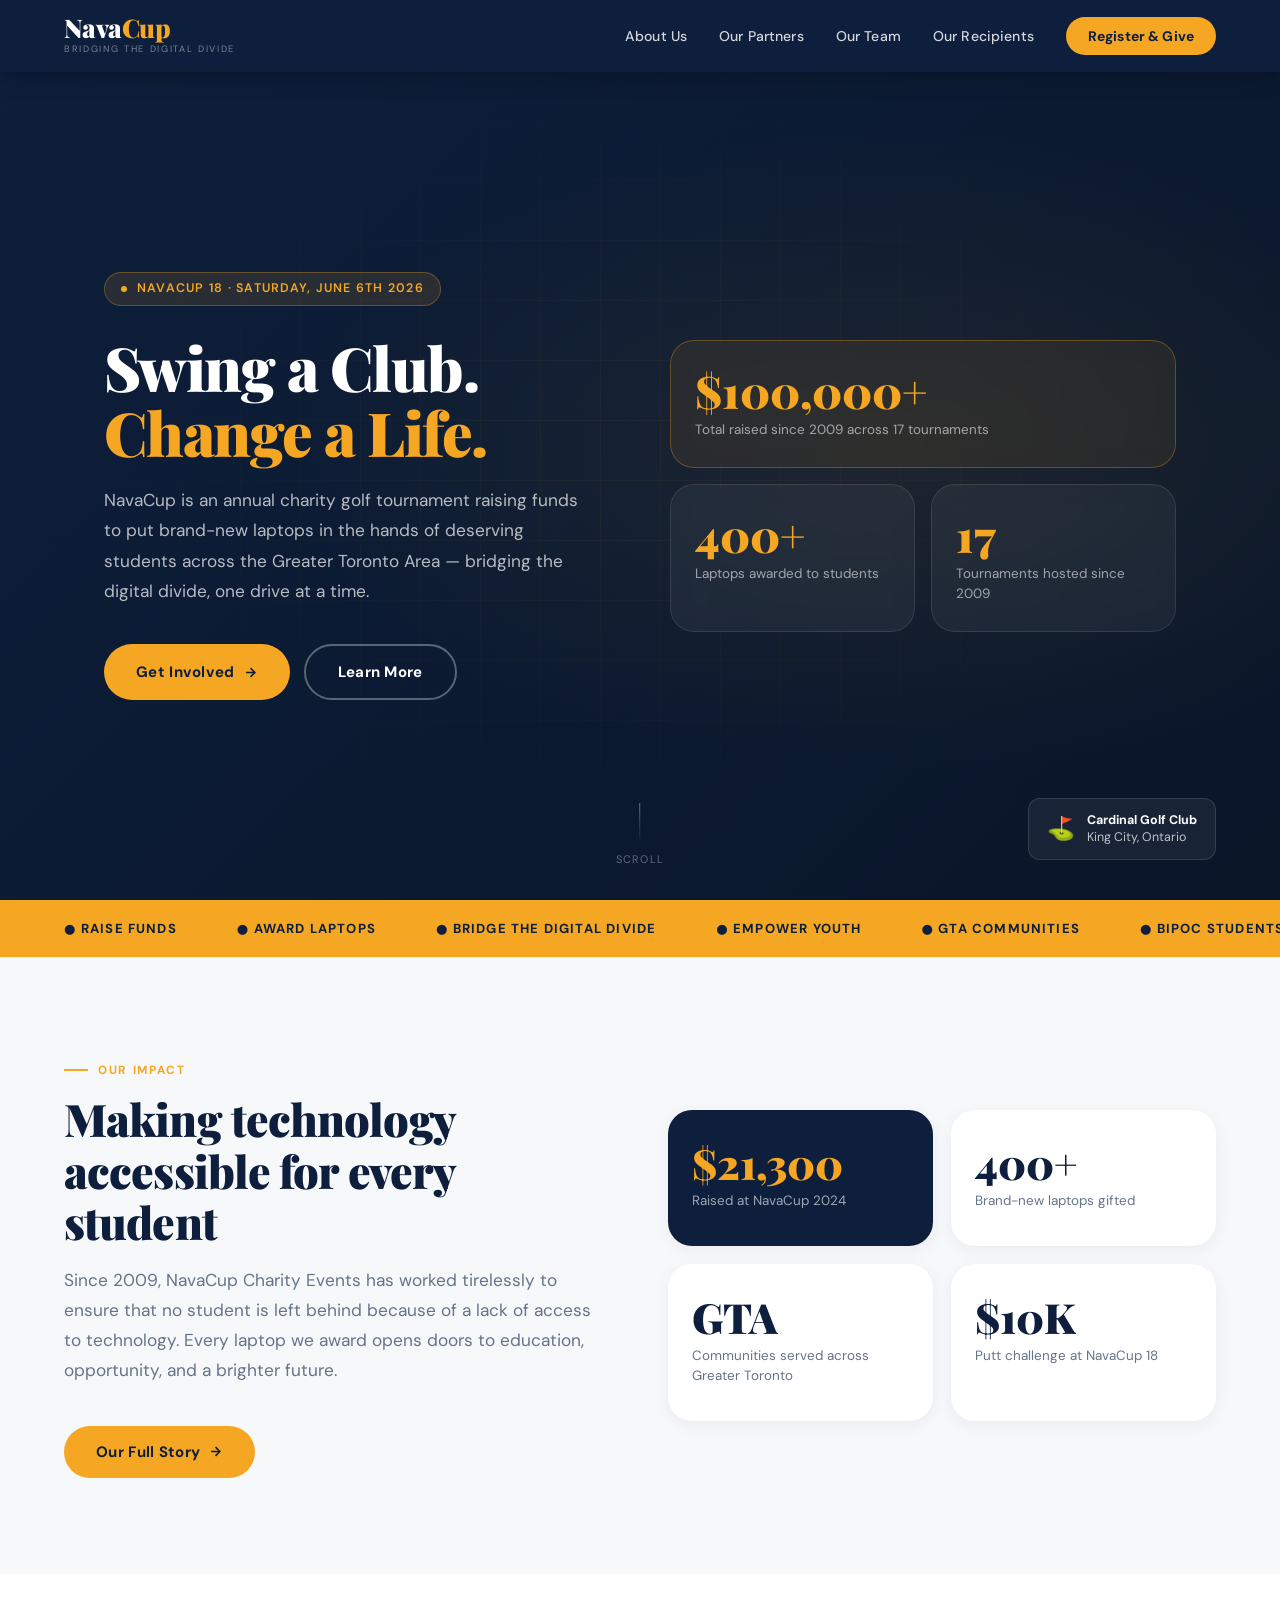
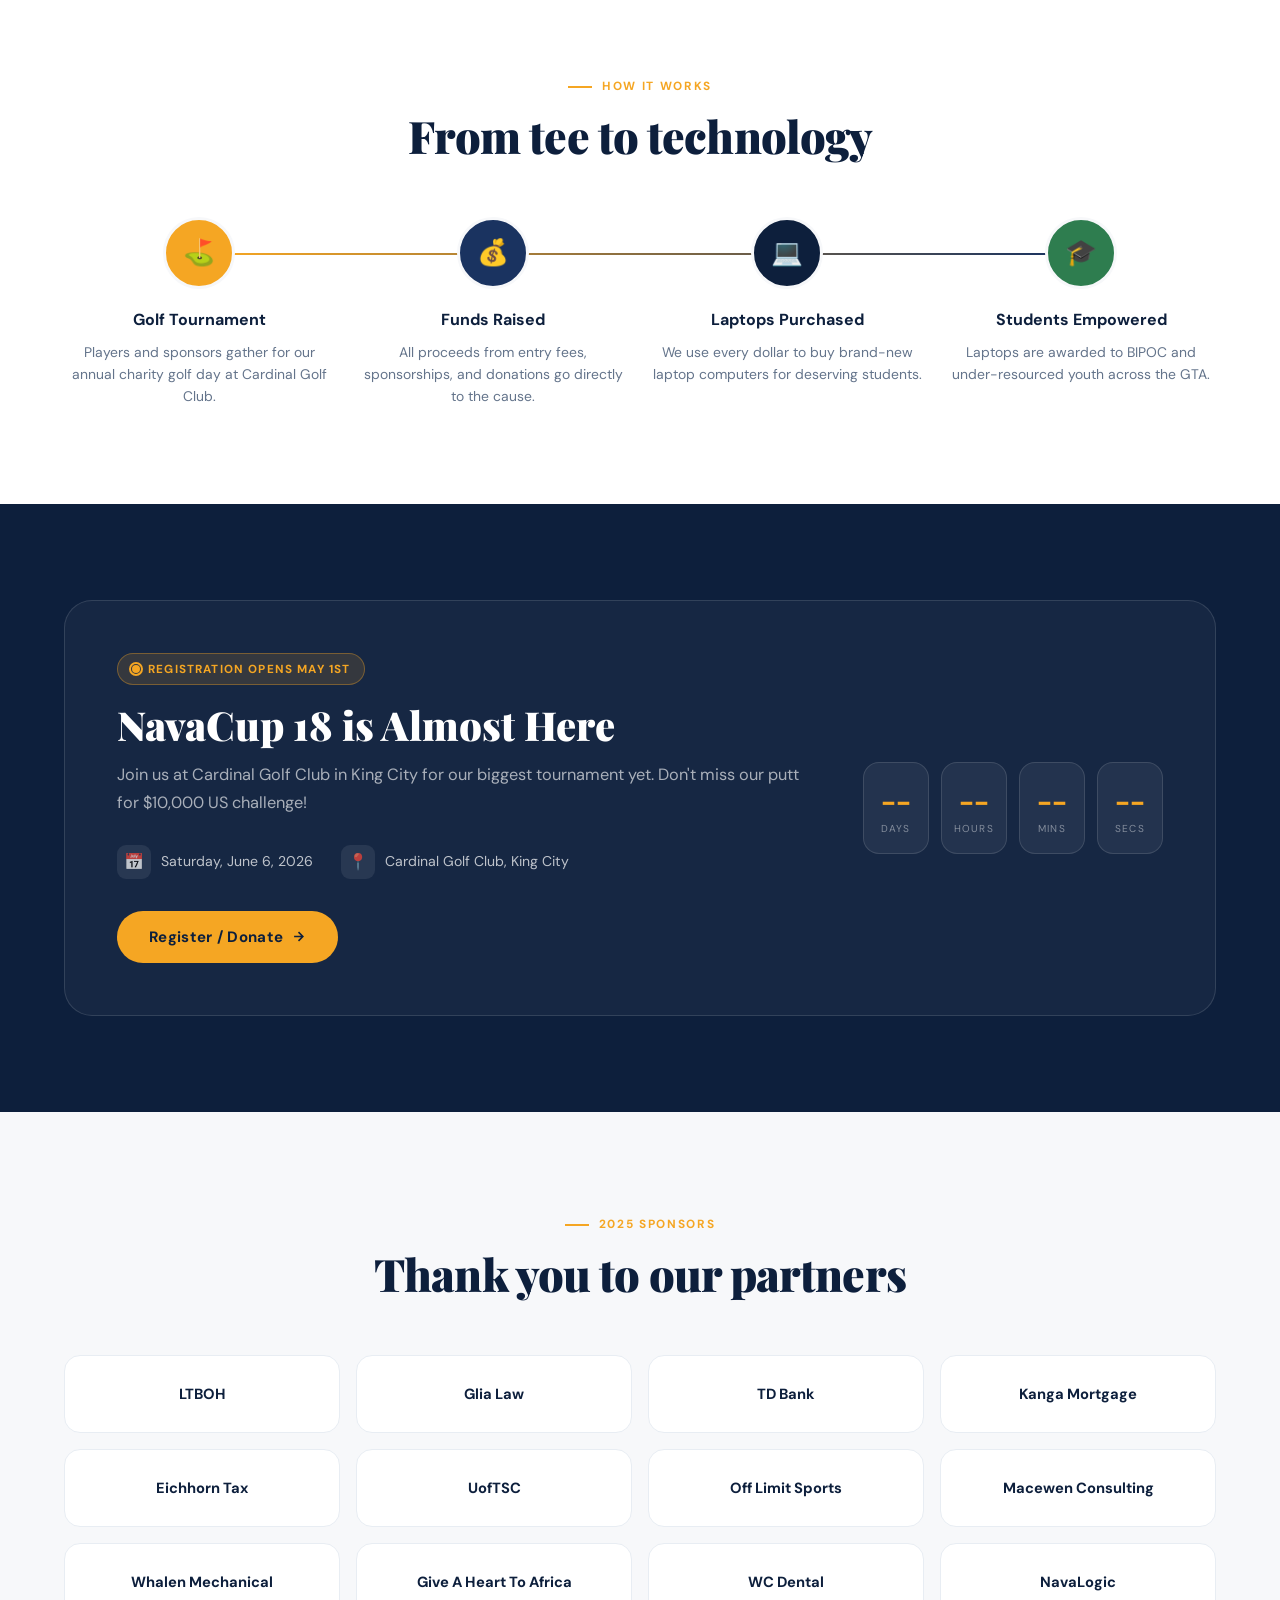
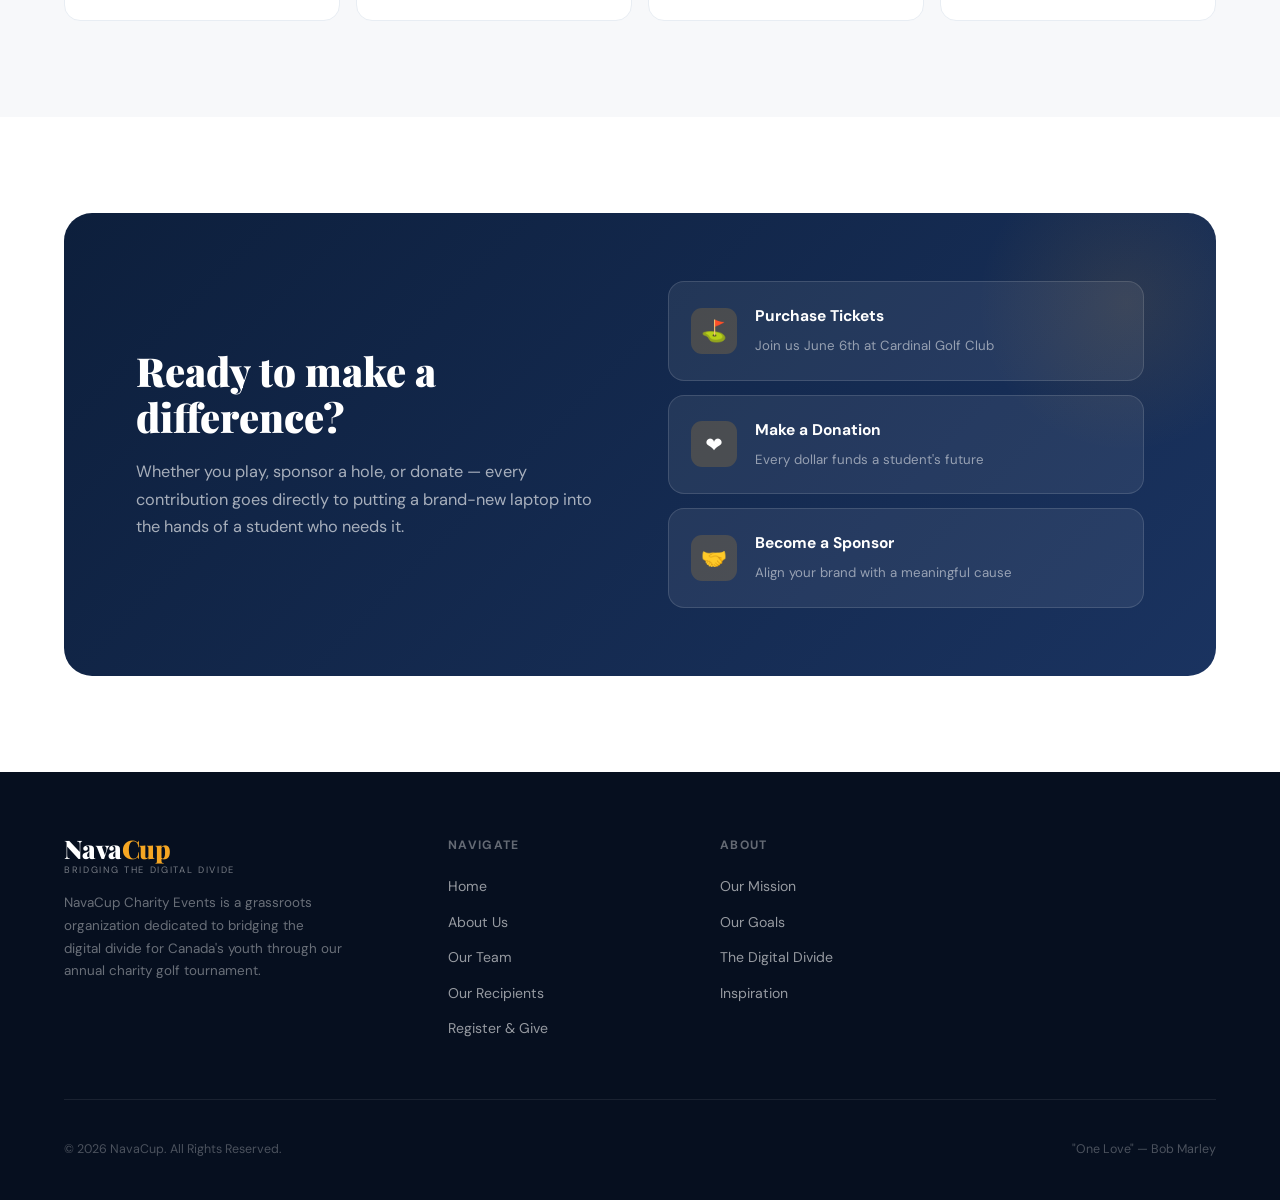
==== index.html @ c550b00b "Add files via upload" ====
<!DOCTYPE html>
<html lang="en">
<head>
<meta charset="UTF-8">
<meta name="viewport" content="width=device-width, initial-scale=1.0">
<title>NavaCup – Bridging the Digital Divide</title>
<link rel="stylesheet" href="navacup.css">
<style>
/* HOME-SPECIFIC */
.hero {
  min-height: 100vh;
  background: var(--navy);
  display: flex; align-items: center;
  position: relative; overflow: hidden;
  padding-top: var(--nav-height);
}
.hero-bg {
  position: absolute; inset: 0;
  background:
    radial-gradient(ellipse 80% 60% at 70% 50%, rgba(245,166,35,0.08), transparent 60%),
    linear-gradient(135deg, #0d1f3c 0%, #0a1628 100%);
}
.hero-grid {
  position: absolute; inset: 0;
  background-image:
    linear-gradient(rgba(245,166,35,0.05) 1px, transparent 1px),
    linear-gradient(90deg, rgba(245,166,35,0.05) 1px, transparent 1px);
  background-size: 60px 60px;
  mask-image: radial-gradient(ellipse at center, black, transparent 70%);
}
.hero__inner {
  position: relative; z-index: 2;
  max-width: var(--max-width); margin: 0 auto;
  padding: 80px 5%;
  display: grid; grid-template-columns: 1fr 1fr;
  gap: 60px; align-items: center; width: 100%;
}
.hero-badge-pill {
  display: inline-flex; align-items: center; gap: 10px;
  background: rgba(245,166,35,0.12);
  border: 1px solid rgba(245,166,35,0.3);
  border-radius: var(--radius-pill);
  padding: 6px 16px; margin-bottom: 28px;
}
.hero-badge-pill span { color: var(--gold); font-size: 0.78rem; font-weight: 600; letter-spacing: 0.1em; text-transform: uppercase; }
.dot { width: 6px; height: 6px; border-radius: 50%; background: var(--gold); flex-shrink: 0; }

.hero__text p { font-size: 1.08rem; color: rgba(255,255,255,0.7); line-height: 1.75; margin-bottom: 38px; max-width: 480px; }
.hero__ctas { display: flex; gap: 14px; flex-wrap: wrap; }

.hero__stats { display: grid; grid-template-columns: 1fr 1fr; gap: 16px; }
.hero__stats .nc-stat-card.span2 { grid-column: span 2; }

.scroll-cue {
  position: absolute; bottom: 32px; left: 50%; transform: translateX(-50%);
  display: flex; flex-direction: column; align-items: center; gap: 8px;
  color: rgba(255,255,255,0.35); font-size: 0.68rem; letter-spacing: 0.1em; text-transform: uppercase;
}
.scroll-cue__line { width: 1px; height: 40px; background: linear-gradient(to bottom, rgba(255,255,255,0.4), transparent); animation: scrollAnim 1.5s ease-in-out infinite; }
@keyframes scrollAnim { 0%{opacity:1;transform:scaleY(1);transform-origin:top} 100%{opacity:0;transform:scaleY(0.2);transform-origin:top} }

.float-badge {
  position: absolute; bottom: 40px; right: 5%;
  display: flex; align-items: center; gap: 12px;
  background: rgba(255,255,255,0.06); border: 1px solid rgba(255,255,255,0.12);
  border-radius: 12px; padding: 12px 18px;
  animation: float 3s ease-in-out infinite;
}
@keyframes float { 0%,100%{transform:translateY(0)} 50%{transform:translateY(-6px)} }
.float-badge__icon { font-size: 1.4rem; }
.float-badge__text { font-size: 0.78rem; color: rgba(255,255,255,0.72); line-height: 1.35; }
.float-badge__text strong { color: var(--white); display: block; }

/* HOW IT WORKS */
.steps { display: grid; grid-template-columns: repeat(4,1fr); gap: 24px; position: relative; }
.steps::before { content:''; position:absolute; top:36px; left:calc(12.5% + 16px); right:calc(12.5% + 16px); height:2px; background:linear-gradient(90deg,var(--gold),var(--navy-mid)); }
.step { position:relative; z-index:1; text-align:center; }
.step__icon { width:72px; height:72px; border-radius:50%; display:flex; align-items:center; justify-content:center; margin:0 auto 18px; font-size:1.6rem; border:3px solid var(--off-white); }
.step:nth-child(1) .step__icon { background:var(--gold); }
.step:nth-child(2) .step__icon { background:var(--navy-mid); }
.step:nth-child(3) .step__icon { background:var(--navy); }
.step:nth-child(4) .step__icon { background:var(--green); }
.step h3 { font-size:1rem; font-weight:700; color:var(--navy); margin-bottom:8px; }
.step p { font-size:0.87rem; color:var(--gray); line-height:1.6; }

/* EVENT CARD */
.event-card {
  background:rgba(255,255,255,0.04); border:1px solid rgba(255,255,255,0.12);
  border-radius:var(--radius-xl); padding:52px;
  display:grid; grid-template-columns:1fr auto; gap:48px; align-items:center;
}
.event-tag { display:inline-flex; align-items:center; gap:8px; background:rgba(245,166,35,0.14); border:1px solid rgba(245,166,35,0.35); border-radius:var(--radius-pill); padding:6px 14px; font-size:0.73rem; font-weight:700; color:var(--gold); letter-spacing:.1em; text-transform:uppercase; margin-bottom:18px; }
.event-card h2 { font-family:var(--font-display); font-size:2.5rem; font-weight:900; color:var(--white); margin-bottom:14px; line-height:1.1; }
.event-card > div > p { color:rgba(255,255,255,0.63); font-size:1.02rem; line-height:1.7; margin-bottom:28px; }
.event-details { display:flex; gap:28px; margin-bottom:32px; flex-wrap:wrap; }
.event-detail { display:flex; align-items:center; gap:10px; font-size:0.88rem; color:rgba(255,255,255,0.72); }
.event-detail__icon { width:34px; height:34px; border-radius:9px; background:rgba(255,255,255,0.08); display:flex; align-items:center; justify-content:center; font-size:1rem; flex-shrink:0; }

/* CTA BOX */
.cta-box {
  background:linear-gradient(135deg,var(--navy) 0%,var(--navy-mid) 100%);
  border-radius:var(--radius-xl); padding:68px 72px;
  display:grid; grid-template-columns:1fr 1fr; gap:56px; align-items:center;
  position:relative; overflow:hidden;
}
.cta-box::before { content:''; position:absolute; top:-60px; right:-60px; width:300px; height:300px; border-radius:50%; background:radial-gradient(ellipse,rgba(245,166,35,0.1),transparent 70%); pointer-events:none; }
.cta-box h2 { font-family:var(--font-display); font-size:2.5rem; font-weight:900; color:var(--white); line-height:1.15; margin-bottom:18px; }
.cta-box > div > p { color:rgba(255,255,255,0.63); font-size:1.02rem; line-height:1.7; }
.cta-options { display:flex; flex-direction:column; gap:14px; }
.cta-option { background:rgba(255,255,255,0.07); border:1px solid rgba(255,255,255,0.13); border-radius:var(--radius-md); padding:22px; text-decoration:none; transition:all .2s; display:flex; align-items:center; gap:18px; color:var(--white); }
.cta-option:hover { background:rgba(255,255,255,0.12); border-color:rgba(245,166,35,0.4); }
.cta-option__icon { width:46px; height:46px; border-radius:11px; background:rgba(245,166,35,0.18); display:flex; align-items:center; justify-content:center; font-size:1.3rem; flex-shrink:0; }
.cta-option__text strong { display:block; font-size:0.97rem; margin-bottom:3px; }
.cta-option__text span { font-size:0.83rem; color:rgba(255,255,255,0.52); }

@media(max-width:900px){
  .hero__inner{grid-template-columns:1fr;}
  .hero__stats{grid-template-columns:repeat(4,1fr);}
  .hero__stats .span2{grid-column:span 4;}
  .steps{grid-template-columns:1fr 1fr;}
  .steps::before{display:none;}
  .event-card{grid-template-columns:1fr;}
  .cta-box{grid-template-columns:1fr;padding:44px 32px;}
  .float-badge{display:none;}
}
@media(max-width:600px){
  .hero__stats{grid-template-columns:1fr 1fr;}
  .hero__stats .span2{grid-column:span 2;}
  .steps{grid-template-columns:1fr;}
}
</style>
</head>
<body>

<!-- NAV -->
<nav class="nc-nav">
  <a href="index.html" class="nc-logo">
    <div class="nc-logo__text"><span class="nc-logo__nava">Nava</span><span class="nc-logo__cup">Cup</span></div>
    <div class="nc-logo__tag">Bridging the Digital Divide</div>
  </a>
  <ul class="nc-nav__links">
    <li class="nc-nav__dropdown">
      <a href="about.html">About Us</a>
      <div class="nc-dropdown"><div class="nc-dropdown__inner">
        <a href="mission.html">Our Mission</a>
        <a href="about.html#goals">Our Goals</a>
        <a href="about.html#digital-divide">The Digital Divide</a>
        <a href="about.html#inspiration">NavaCup Inspiration</a>
      </div></div>
    </li>
    <li><a href="about.html#partners">Our Partners</a></li>
    <li><a href="team.html">Our Team</a></li>
    <li><a href="about.html#recipients">Our Recipients</a></li>
    <li><a href="register.html" class="nc-nav__cta">Register &amp; Give</a></li>
  </ul>
  <button class="nc-hamburger" id="nc-hamburger" aria-label="Toggle menu" aria-expanded="false">
    <span></span><span></span><span></span>
  </button>
</nav>

<!-- Mobile Nav Drawer -->
<div class="nc-nav-overlay" id="nc-nav-overlay"></div>
<div class="nc-mobile-nav" id="nc-mobile-nav" aria-hidden="true">
  <div class="nc-mobile-nav__inner">
    <a href="index.html" class="nc-mobile-nav__link">Home</a>
    <button class="nc-mobile-nav__accordion" id="mob-about-btn" aria-expanded="false">
      About Us
      <span class="nc-mobile-nav__accordion-icon">▾</span>
    </button>
    <div class="nc-mobile-nav__submenu" id="mob-about-sub">
      <a href="mission.html">Our Mission</a>
      <a href="about.html#goals">Our Goals</a>
      <a href="about.html#digital-divide">The Digital Divide</a>
      <a href="about.html#inspiration">NavaCup Inspiration</a>
    </div>
    <a href="about.html#partners" class="nc-mobile-nav__link">Our Partners</a>
    <a href="team.html" class="nc-mobile-nav__link">Our Team</a>
    <a href="about.html#recipients" class="nc-mobile-nav__link">Our Recipients</a>
    <div class="nc-mobile-nav__cta-wrap">
      <a href="register.html" class="nc-mobile-nav__cta">Register &amp; Give</a>
    </div>
  </div>
</div>

<!-- HERO -->
<section class="hero">
  <div class="hero-bg"></div>
  <div class="hero-grid"></div>
  <div class="hero__inner">
    <div class="hero__text">
      <div class="hero-badge-pill"><div class="dot"></div><span>NavaCup 18 · Saturday, June 6th 2026</span></div>
      <h1 class="nc-h1">Swing a Club.<br><em>Change a Life.</em></h1>
      <p>NavaCup is an annual charity golf tournament raising funds to put brand-new laptops in the hands of deserving students across the Greater Toronto Area — bridging the digital divide, one drive at a time.</p>
      <div class="hero__ctas">
        <a href="register.html" class="nc-btn nc-btn--gold">Get Involved <svg width="15" height="15" viewBox="0 0 24 24" fill="none" stroke="currentColor" stroke-width="2.5"><path d="M5 12h14M12 5l7 7-7 7"/></svg></a>
        <a href="about.html" class="nc-btn nc-btn--outline-white">Learn More</a>
      </div>
    </div>
    <div class="hero__stats">
      <div class="nc-stat-card nc-stat-card--gold span2">
        <div class="nc-stat-card__num">$100,000+</div>
        <div class="nc-stat-card__label">Total raised since 2009 across 17 tournaments</div>
      </div>
      <div class="nc-stat-card">
        <div class="nc-stat-card__num">400+</div>
        <div class="nc-stat-card__label">Laptops awarded to students</div>
      </div>
      <div class="nc-stat-card">
        <div class="nc-stat-card__num">17</div>
        <div class="nc-stat-card__label">Tournaments hosted since 2009</div>
      </div>
    </div>
  </div>
  <div class="scroll-cue"><div class="scroll-cue__line"></div>Scroll</div>
  <div class="float-badge">
    <div class="float-badge__icon">⛳</div>
    <div class="float-badge__text"><strong>Cardinal Golf Club</strong>King City, Ontario</div>
  </div>
</section>

<!-- MARQUEE -->
<div class="nc-marquee-strip">
  <div class="nc-marquee">
    <div class="nc-marquee__item">● Raise Funds</div><div class="nc-marquee__item">● Award Laptops</div><div class="nc-marquee__item">● Bridge the Digital Divide</div><div class="nc-marquee__item">● Empower Youth</div><div class="nc-marquee__item">● GTA Communities</div><div class="nc-marquee__item">● BIPOC Students</div>
    <div class="nc-marquee__item">● Raise Funds</div><div class="nc-marquee__item">● Award Laptops</div><div class="nc-marquee__item">● Bridge the Digital Divide</div><div class="nc-marquee__item">● Empower Youth</div><div class="nc-marquee__item">● GTA Communities</div><div class="nc-marquee__item">● BIPOC Students</div>
  </div>
</div>

<!-- IMPACT -->
<section class="nc-section nc-section--offwhite">
  <div class="nc-inner">
    <div style="display:grid;grid-template-columns:1fr 1fr;gap:56px;align-items:center;">
      <div class="fade-up">
        <div class="nc-eyebrow">Our Impact</div>
        <h2 class="nc-h2">Making technology accessible for every student</h2>
        <p class="nc-lead">Since 2009, NavaCup Charity Events has worked tirelessly to ensure that no student is left behind because of a lack of access to technology. Every laptop we award opens doors to education, opportunity, and a brighter future.</p>
        <a href="about.html" class="nc-btn nc-btn--gold">Our Full Story <svg width="15" height="15" viewBox="0 0 24 24" fill="none" stroke="currentColor" stroke-width="2.5"><path d="M5 12h14M12 5l7 7-7 7"/></svg></a>
      </div>
      <div style="display:grid;grid-template-columns:1fr 1fr;gap:18px;" class="fade-up">
        <div class="nc-impact-card nc-impact-card--dark"><div class="nc-impact-card__num">$21,300</div><div class="nc-impact-card__label">Raised at NavaCup 2024</div></div>
        <div class="nc-impact-card"><div class="nc-impact-card__num">400+</div><div class="nc-impact-card__label">Brand-new laptops gifted</div></div>
        <div class="nc-impact-card"><div class="nc-impact-card__num">GTA</div><div class="nc-impact-card__label">Communities served across Greater Toronto</div></div>
        <div class="nc-impact-card"><div class="nc-impact-card__num">$10K</div><div class="nc-impact-card__label">Putt challenge at NavaCup 18</div></div>
      </div>
    </div>
  </div>
</section>

<!-- HOW IT WORKS -->
<section class="nc-section nc-section--white">
  <div class="nc-inner">
    <div class="text-center mb-56 fade-up">
      <div class="nc-eyebrow nc-eyebrow--center">How It Works</div>
      <h2 class="nc-h2" style="color:var(--navy);">From tee to technology</h2>
    </div>
    <div class="steps fade-up">
      <div class="step"><div class="step__icon">⛳</div><h3>Golf Tournament</h3><p>Players and sponsors gather for our annual charity golf day at Cardinal Golf Club.</p></div>
      <div class="step"><div class="step__icon">💰</div><h3>Funds Raised</h3><p>All proceeds from entry fees, sponsorships, and donations go directly to the cause.</p></div>
      <div class="step"><div class="step__icon">💻</div><h3>Laptops Purchased</h3><p>We use every dollar to buy brand-new laptop computers for deserving students.</p></div>
      <div class="step"><div class="step__icon">🎓</div><h3>Students Empowered</h3><p>Laptops are awarded to BIPOC and under-resourced youth across the GTA.</p></div>
    </div>
  </div>
</section>

<!-- EVENT / COUNTDOWN -->
<section class="nc-section nc-section--navy">
  <div class="nc-inner">
    <div class="event-card fade-up">
      <div>
        <div class="event-tag"><div class="nc-pulse"></div> Registration Opens May 1st</div>
        <h2>NavaCup 18 is Almost Here</h2>
        <p>Join us at Cardinal Golf Club in King City for our biggest tournament yet. Don't miss our putt for $10,000 US challenge!</p>
        <div class="event-details">
          <div class="event-detail"><div class="event-detail__icon">📅</div><span>Saturday, June 6, 2026</span></div>
          <div class="event-detail"><div class="event-detail__icon">📍</div><span>Cardinal Golf Club, King City</span></div>
        </div>
        <a href="register.html" class="nc-btn nc-btn--gold">Register / Donate <svg width="15" height="15" viewBox="0 0 24 24" fill="none" stroke="currentColor" stroke-width="2.5"><path d="M5 12h14M12 5l7 7-7 7"/></svg></a>
      </div>
      <div class="nc-countdown">
        <div class="nc-cd-block"><div class="nc-cd-block__num" id="cd-days">--</div><div class="nc-cd-block__label">Days</div></div>
        <div class="nc-cd-block"><div class="nc-cd-block__num" id="cd-hours">--</div><div class="nc-cd-block__label">Hours</div></div>
        <div class="nc-cd-block"><div class="nc-cd-block__num" id="cd-mins">--</div><div class="nc-cd-block__label">Mins</div></div>
        <div class="nc-cd-block"><div class="nc-cd-block__num" id="cd-secs">--</div><div class="nc-cd-block__label">Secs</div></div>
      </div>
    </div>
  </div>
</section>

<!-- SPONSORS -->
<section class="nc-section nc-section--offwhite">
  <div class="nc-inner">
    <div class="text-center mb-56 fade-up"><div class="nc-eyebrow nc-eyebrow--center">2025 Sponsors</div><h2 class="nc-h2">Thank you to our partners</h2></div>
    <div style="display:grid;grid-template-columns:repeat(4,1fr);gap:16px;margin-bottom:16px;" class="fade-up">
      <div class="nc-sponsor-tile"><span>LTBOH</span></div><div class="nc-sponsor-tile"><span>Glia Law</span></div><div class="nc-sponsor-tile"><span>TD Bank</span></div><div class="nc-sponsor-tile"><span>Kanga Mortgage</span></div>
      <div class="nc-sponsor-tile"><span>Eichhorn Tax</span></div><div class="nc-sponsor-tile"><span>UofTSC</span></div><div class="nc-sponsor-tile"><span>Off Limit Sports</span></div><div class="nc-sponsor-tile"><span>Macewen Consulting</span></div>
    </div>
    <div style="display:grid;grid-template-columns:repeat(4,1fr);gap:16px;" class="fade-up">
      <div class="nc-sponsor-tile"><span>Whalen Mechanical</span></div><div class="nc-sponsor-tile"><span>Give A Heart To Africa</span></div><div class="nc-sponsor-tile"><span>WC Dental</span></div><div class="nc-sponsor-tile"><span>NavaLogic</span></div>
    </div>
  </div>
</section>

<!-- CTA -->
<section class="nc-section nc-section--white">
  <div class="nc-inner">
    <div class="cta-box fade-up">
      <div><h2>Ready to make a difference?</h2><p>Whether you play, sponsor a hole, or donate — every contribution goes directly to putting a brand-new laptop into the hands of a student who needs it.</p></div>
      <div class="cta-options">
        <a href="register.html#tickets" class="cta-option"><div class="cta-option__icon">⛳</div><div class="cta-option__text"><strong>Purchase Tickets</strong><span>Join us June 6th at Cardinal Golf Club</span></div></a>
        <a href="register.html#donate" class="cta-option"><div class="cta-option__icon">❤️</div><div class="cta-option__text"><strong>Make a Donation</strong><span>Every dollar funds a student's future</span></div></a>
        <a href="register.html#sponsor" class="cta-option"><div class="cta-option__icon">🤝</div><div class="cta-option__text"><strong>Become a Sponsor</strong><span>Align your brand with a meaningful cause</span></div></a>
      </div>
    </div>
  </div>
</section>

<!-- FOOTER -->
<footer class="nc-footer">
  <div class="nc-footer__inner">
    <div class="nc-footer__top">
      <div class="nc-footer__brand">
        <a href="index.html" class="nc-logo"><div class="nc-logo__text"><span class="nc-logo__nava">Nava</span><span class="nc-logo__cup">Cup</span></div><div class="nc-logo__tag">Bridging the Digital Divide</div></a>
        <p>NavaCup Charity Events is a grassroots organization dedicated to bridging the digital divide for Canada's youth through our annual charity golf tournament.</p>
      </div>
      <div class="nc-footer__col"><h4>Navigate</h4><ul><li><a href="index.html">Home</a></li><li><a href="about.html">About Us</a></li><li><a href="team.html">Our Team</a></li><li><a href="about.html#recipients">Our Recipients</a></li><li><a href="register.html">Register &amp; Give</a></li></ul></div>
      <div class="nc-footer__col"><h4>About</h4><ul><li><a href="mission.html">Our Mission</a></li><li><a href="about.html#goals">Our Goals</a></li><li><a href="about.html#digital-divide">The Digital Divide</a></li><li><a href="about.html#inspiration">Inspiration</a></li></ul></div>
    </div>
    <div class="nc-footer__bottom"><span>© 2026 NavaCup. All Rights Reserved.</span><span>"One Love" — Bob Marley</span></div>
  </div>
</footer>

<script>
function updateCountdown(){const t=new Date('2026-06-06T08:00:00'),n=new Date(),d=t-n;if(d<=0)return;const p=v=>String(Math.floor(v)).padStart(2,'0');document.getElementById('cd-days').textContent=p(d/86400000);document.getElementById('cd-hours').textContent=p((d%86400000)/3600000);document.getElementById('cd-mins').textContent=p((d%3600000)/60000);document.getElementById('cd-secs').textContent=p((d%60000)/1000);}
updateCountdown();setInterval(updateCountdown,1000);
const obs=new IntersectionObserver(es=>es.forEach(e=>{if(e.isIntersecting)e.target.classList.add('visible');}),{threshold:.1});
document.querySelectorAll('.fade-up').forEach(el=>obs.observe(el));
</script>

<script>
(function() {
  var btn     = document.getElementById('nc-hamburger');
  var drawer  = document.getElementById('nc-mobile-nav');
  var overlay = document.getElementById('nc-nav-overlay');
  var aboutBtn = document.getElementById('mob-about-btn');
  var aboutSub = document.getElementById('mob-about-sub');

  function openMenu() {
    btn.classList.add('is-open');
    btn.setAttribute('aria-expanded', 'true');
    drawer.classList.add('is-open');
    drawer.setAttribute('aria-hidden', 'false');
    overlay.classList.add('is-open');
    document.body.style.overflow = 'hidden';
  }
  function closeMenu() {
    btn.classList.remove('is-open');
    btn.setAttribute('aria-expanded', 'false');
    drawer.classList.remove('is-open');
    drawer.setAttribute('aria-hidden', 'true');
    overlay.classList.remove('is-open');
    document.body.style.overflow = '';
  }

  btn.addEventListener('click', function() {
    drawer.classList.contains('is-open') ? closeMenu() : openMenu();
  });
  overlay.addEventListener('click', closeMenu);

  // Close on nav link click (navigate away)
  drawer.querySelectorAll('a').forEach(function(a) {
    a.addEventListener('click', closeMenu);
  });

  // About Us accordion
  aboutBtn.addEventListener('click', function() {
    var open = aboutSub.classList.toggle('is-open');
    aboutBtn.classList.toggle('is-open', open);
    aboutBtn.setAttribute('aria-expanded', open ? 'true' : 'false');
  });

  // Close on resize back to desktop
  window.addEventListener('resize', function() {
    if (window.innerWidth > 900) closeMenu();
  });
})();
</script>
</body>
</html>
---- navacup.css ----
/* ============================================
   NAVACUP.CSS — Global Stylesheet
   ============================================ */

/* FONTS */
@import url('https://fonts.googleapis.com/css2?family=Playfair+Display:wght@700;900&family=DM+Sans:wght@300;400;500;600&display=swap');

/* CSS VARIABLES */
:root {
  --navy:       #0d1f3c;
  --navy-mid:   #1a3360;
  --navy-dark:  #060f1f;
  --gold:       #f5a623;
  --gold-light: #fbbf47;
  --white:      #ffffff;
  --off-white:  #f7f8fa;
  --gray:       #64748b;
  --light-gray: #e8edf3;
  --green:      #2e7d4f;
  --red:        #c0392b;

  --font-display: 'Playfair Display', Georgia, serif;
  --font-body:    'DM Sans', system-ui, sans-serif;

  --radius-sm:  10px;
  --radius-md:  16px;
  --radius-lg:  24px;
  --radius-xl:  28px;
  --radius-pill: 100px;

  --shadow-sm:  0 4px 16px rgba(13,31,60,0.06);
  --shadow-md:  0 8px 28px rgba(13,31,60,0.10);
  --shadow-lg:  0 16px 48px rgba(13,31,60,0.14);

  --nav-height: 72px;
  --max-width:  1200px;
}

/* RESET */
*, *::before, *::after { margin: 0; padding: 0; box-sizing: border-box; }
html { scroll-behavior: smooth; -webkit-text-size-adjust: 100%; }
body {
  font-family: var(--font-body);
  color: var(--navy);
  background: var(--white);
  overflow-x: hidden;
  line-height: 1.6;
}
img { max-width: 100%; display: block; }
a { color: inherit; }

/* ============================================
   NAVIGATION
   ============================================ */
.nc-nav {
  position: fixed;
  top: 0; left: 0; right: 0;
  z-index: 1000;
  background: var(--navy);
  display: flex;
  align-items: center;
  justify-content: space-between;
  padding: 0 5%;
  height: var(--nav-height);
  box-shadow: 0 2px 24px rgba(0,0,0,0.3);
}

/* Logo */
.nc-logo {
  display: flex;
  flex-direction: column;
  text-decoration: none;
  flex-shrink: 0;
}
.nc-logo__text {
  font-family: var(--font-display);
  font-size: 1.6rem;
  font-weight: 900;
  letter-spacing: -0.02em;
  line-height: 1;
}
.nc-logo__nava { color: var(--white); }
.nc-logo__cup  { color: var(--gold); }
.nc-logo__tag  {
  font-size: 0.58rem;
  letter-spacing: 0.18em;
  text-transform: uppercase;
  color: rgba(255,255,255,0.45);
  margin-top: 2px;
}

/* Nav links */
.nc-nav__links {
  display: flex;
  align-items: center;
  gap: 2rem;
  list-style: none;
}
.nc-nav__links a {
  text-decoration: none;
  color: rgba(255,255,255,0.82);
  font-size: 0.88rem;
  font-weight: 500;
  letter-spacing: 0.01em;
  transition: color 0.2s;
  position: relative;
}
.nc-nav__links a::after {
  content: '';
  position: absolute;
  bottom: -4px; left: 0; right: 0;
  height: 2px;
  background: var(--gold);
  transform: scaleX(0);
  transition: transform 0.22s;
  transform-origin: left;
}
.nc-nav__links a:hover { color: var(--white); }
.nc-nav__links a:hover::after { transform: scaleX(1); }

/* Dropdown — padding-top bridges the gap so hover stays active while moving cursor */
.nc-nav__dropdown { position: relative; }
.nc-dropdown {
  display: none;
  position: absolute;
  top: 100%;
  left: 50%;
  transform: translateX(-50%);
  padding-top: 14px; /* invisible bridge — keeps hover alive */
  z-index: 200;
  min-width: 210px;
}
.nc-dropdown__inner {
  background: var(--white);
  border-radius: var(--radius-md);
  box-shadow: 0 12px 40px rgba(0,0,0,0.15);
  overflow: hidden;
}
.nc-nav__dropdown:hover .nc-dropdown { display: block; }
.nc-dropdown__inner a {
  display: block;
  padding: 12px 20px;
  color: var(--navy) !important;
  font-size: 0.87rem;
  font-weight: 500;
  border-bottom: 1px solid var(--light-gray);
  transition: background 0.15s;
}
.nc-dropdown__inner a::after { display: none !important; }
.nc-dropdown__inner a:last-child { border-bottom: none; }
.nc-dropdown__inner a:hover { background: var(--off-white); color: var(--navy-mid) !important; }

/* CTA Button in nav */
.nc-nav__cta {
  background: var(--gold) !important;
  color: var(--navy) !important;
  padding: 10px 22px;
  border-radius: var(--radius-pill);
  font-weight: 700 !important;
  font-size: 0.87rem !important;
  letter-spacing: 0.04em;
  transition: background 0.2s, transform 0.2s !important;
  white-space: nowrap;
}
.nc-nav__cta::after { display: none !important; }
.nc-nav__cta:hover {
  background: var(--gold-light) !important;
  transform: translateY(-1px);
}

/* Hamburger button */
.nc-hamburger {
  display: none;
  flex-direction: column;
  justify-content: center;
  gap: 5px;
  cursor: pointer;
  padding: 10px;
  background: none;
  border: none;
  z-index: 1001;
  flex-shrink: 0;
}
.nc-hamburger span {
  display: block;
  width: 24px; height: 2px;
  background: var(--white);
  border-radius: 2px;
  transition: transform 0.3s ease, opacity 0.3s ease, width 0.3s ease;
  transform-origin: center;
}
/* Animated X state */
.nc-hamburger.is-open span:nth-child(1) { transform: translateY(7px) rotate(45deg); }
.nc-hamburger.is-open span:nth-child(2) { opacity: 0; width: 0; }
.nc-hamburger.is-open span:nth-child(3) { transform: translateY(-7px) rotate(-45deg); }

/* Mobile drawer */
.nc-mobile-nav {
  display: none;
  position: fixed;
  top: var(--nav-height);
  left: 0; right: 0;
  background: var(--navy-dark);
  z-index: 999;
  overflow-y: auto;
  max-height: calc(100vh - var(--nav-height));
  border-top: 1px solid rgba(255,255,255,0.08);
  box-shadow: 0 20px 60px rgba(0,0,0,0.5);
  transform: translateY(-8px);
  opacity: 0;
  transition: transform 0.28s ease, opacity 0.28s ease;
  pointer-events: none;
}
.nc-mobile-nav.is-open {
  display: block;
  transform: translateY(0);
  opacity: 1;
  pointer-events: all;
}
.nc-mobile-nav__inner {
  padding: 16px 0 32px;
}
/* Main links */
.nc-mobile-nav__link {
  display: block;
  padding: 15px 28px;
  color: rgba(255,255,255,0.82);
  text-decoration: none;
  font-size: 1rem;
  font-weight: 500;
  border-bottom: 1px solid rgba(255,255,255,0.06);
  transition: background 0.15s, color 0.15s;
}
.nc-mobile-nav__link:hover { background: rgba(255,255,255,0.05); color: var(--white); }
.nc-mobile-nav__link:last-of-type { border-bottom: none; }

/* Accordion trigger (About Us) */
.nc-mobile-nav__accordion {
  width: 100%;
  display: flex;
  align-items: center;
  justify-content: space-between;
  padding: 15px 28px;
  background: none;
  border: none;
  border-bottom: 1px solid rgba(255,255,255,0.06);
  color: rgba(255,255,255,0.82);
  font-family: var(--font-body);
  font-size: 1rem;
  font-weight: 500;
  cursor: pointer;
  text-align: left;
  transition: background 0.15s, color 0.15s;
}
.nc-mobile-nav__accordion:hover { background: rgba(255,255,255,0.05); color: var(--white); }
.nc-mobile-nav__accordion-icon {
  width: 20px; height: 20px;
  border-radius: 50%;
  background: rgba(255,255,255,0.1);
  display: flex; align-items: center; justify-content: center;
  font-size: 0.7rem;
  flex-shrink: 0;
  transition: transform 0.25s ease, background 0.2s;
}
.nc-mobile-nav__accordion.is-open .nc-mobile-nav__accordion-icon { transform: rotate(180deg); background: rgba(245,166,35,0.2); color: var(--gold); }

/* Submenu */
.nc-mobile-nav__submenu {
  display: none;
  background: rgba(0,0,0,0.2);
  border-bottom: 1px solid rgba(255,255,255,0.06);
}
.nc-mobile-nav__submenu.is-open { display: block; }
.nc-mobile-nav__submenu a {
  display: flex;
  align-items: center;
  gap: 10px;
  padding: 13px 28px 13px 40px;
  color: rgba(255,255,255,0.6);
  text-decoration: none;
  font-size: 0.9rem;
  font-weight: 400;
  transition: color 0.15s, background 0.15s;
  border-bottom: 1px solid rgba(255,255,255,0.04);
}
.nc-mobile-nav__submenu a:last-child { border-bottom: none; }
.nc-mobile-nav__submenu a::before { content: '›'; color: var(--gold); font-size: 1rem; }
.nc-mobile-nav__submenu a:hover { color: var(--white); background: rgba(255,255,255,0.04); }

/* CTA in mobile nav */
.nc-mobile-nav__cta-wrap {
  padding: 24px 28px 8px;
}
.nc-mobile-nav__cta {
  display: block;
  width: 100%;
  background: var(--gold);
  color: var(--navy);
  text-align: center;
  padding: 15px 24px;
  border-radius: var(--radius-pill);
  font-weight: 800;
  font-size: 1rem;
  text-decoration: none;
  letter-spacing: 0.02em;
  transition: background 0.2s;
}
.nc-mobile-nav__cta:hover { background: var(--gold-light); }

/* Overlay behind drawer */
.nc-nav-overlay {
  display: none;
  position: fixed;
  inset: 0;
  top: var(--nav-height);
  background: rgba(0,0,0,0.5);
  z-index: 998;
  backdrop-filter: blur(2px);
}
.nc-nav-overlay.is-open { display: block; }

/* ============================================
   BREADCRUMB
   ============================================ */
.nc-breadcrumb {
  display: flex;
  align-items: center;
  gap: 10px;
  margin-bottom: 24px;
}
.nc-breadcrumb a {
  text-decoration: none;
  color: rgba(255,255,255,0.5);
  font-size: 0.84rem;
  transition: color 0.2s;
}
.nc-breadcrumb a:hover { color: var(--gold); }
.nc-breadcrumb__sep { color: rgba(255,255,255,0.25); font-size: 0.84rem; }
.nc-breadcrumb__current { color: rgba(255,255,255,0.7); font-size: 0.84rem; }

/* ============================================
   SHARED TYPOGRAPHY HELPERS
   ============================================ */
.nc-eyebrow {
  display: inline-flex;
  align-items: center;
  gap: 10px;
  font-size: 0.74rem;
  font-weight: 700;
  letter-spacing: 0.14em;
  text-transform: uppercase;
  color: var(--gold);
  margin-bottom: 14px;
}
.nc-eyebrow::before {
  content: '';
  display: block;
  width: 24px; height: 2px;
  background: var(--gold);
  flex-shrink: 0;
}
.nc-eyebrow--center { justify-content: center; }

.nc-h1 {
  font-family: var(--font-display);
  font-size: clamp(2.4rem, 4.8vw, 3.8rem);
  font-weight: 900;
  line-height: 1.08;
  letter-spacing: -0.025em;
  color: var(--white);
  margin-bottom: 20px;
}
.nc-h1 em { font-style: normal; color: var(--gold); }

.nc-h2 {
  font-family: var(--font-display);
  font-size: clamp(1.9rem, 3.5vw, 2.8rem);
  font-weight: 900;
  line-height: 1.14;
  letter-spacing: -0.02em;
  color: var(--navy);
  margin-bottom: 18px;
}
.nc-h2--white { color: var(--white); }

.nc-lead {
  font-size: 1.08rem;
  color: var(--gray);
  line-height: 1.75;
  max-width: 580px;
  margin-bottom: 40px;
}
.nc-lead--white { color: rgba(255,255,255,0.65); }

/* ============================================
   BUTTONS
   ============================================ */
.nc-btn {
  display: inline-flex;
  align-items: center;
  gap: 8px;
  padding: 14px 32px;
  border-radius: var(--radius-pill);
  font-family: var(--font-body);
  font-size: 0.94rem;
  font-weight: 700;
  text-decoration: none;
  cursor: pointer;
  border: none;
  transition: all 0.2s;
  letter-spacing: 0.02em;
  white-space: nowrap;
}
.nc-btn--gold {
  background: var(--gold);
  color: var(--navy);
}
.nc-btn--gold:hover {
  background: var(--gold-light);
  transform: translateY(-2px);
  box-shadow: 0 8px 24px rgba(245,166,35,0.35);
}
.nc-btn--navy {
  background: var(--navy);
  color: var(--white);
}
.nc-btn--navy:hover {
  background: var(--navy-mid);
  transform: translateY(-2px);
}
.nc-btn--outline-white {
  background: transparent;
  color: var(--white);
  border: 2px solid rgba(255,255,255,0.32);
}
.nc-btn--outline-white:hover {
  border-color: var(--white);
  background: rgba(255,255,255,0.08);
}
.nc-btn--sm {
  padding: 10px 22px;
  font-size: 0.86rem;
}
.nc-btn svg { flex-shrink: 0; }

/* ============================================
   LAYOUT WRAPPERS
   ============================================ */
.nc-section {
  padding: 96px 5%;
}
.nc-section--sm {
  padding: 64px 5%;
}
.nc-section--navy    { background: var(--navy); }
.nc-section--dark    { background: var(--navy-dark); }
.nc-section--offwhite { background: var(--off-white); }
.nc-section--white   { background: var(--white); }
.nc-section--gold    { background: var(--gold); }

.nc-inner {
  max-width: var(--max-width);
  margin: 0 auto;
}

/* ============================================
   PAGE HERO (inner pages)
   ============================================ */
.nc-page-hero {
  background: var(--navy);
  padding: calc(var(--nav-height) + 60px) 5% 80px;
  position: relative;
  overflow: hidden;
}
.nc-page-hero::before {
  content: '';
  position: absolute; inset: 0;
  background: radial-gradient(ellipse 65% 75% at 80% 50%, rgba(245,166,35,0.07), transparent 60%);
}
.nc-page-hero--center { text-align: center; }
.nc-page-hero--center .nc-breadcrumb { justify-content: center; }
.nc-page-hero--center .nc-eyebrow { justify-content: center; }
.nc-page-hero--center .nc-lead { margin-left: auto; margin-right: auto; }
.nc-page-hero__inner {
  max-width: var(--max-width);
  margin: 0 auto;
  position: relative;
  z-index: 1;
}

/* ============================================
   SECTION STICKY PILLS (About page)
   ============================================ */
.nc-pills-bar {
  background: var(--white);
  border-bottom: 1px solid var(--light-gray);
  position: sticky;
  top: var(--nav-height);
  z-index: 100;
}
.nc-pills-bar__inner {
  max-width: var(--max-width);
  margin: 0 auto;
  padding: 0 5%;
  display: flex;
  gap: 4px;
  overflow-x: auto;
  scrollbar-width: none;
}
.nc-pills-bar__inner::-webkit-scrollbar { display: none; }
.nc-pills-bar__inner a {
  display: inline-block;
  padding: 16px 18px;
  font-size: 0.87rem;
  font-weight: 600;
  color: var(--gray);
  text-decoration: none;
  border-bottom: 3px solid transparent;
  white-space: nowrap;
  transition: all 0.2s;
}
.nc-pills-bar__inner a:hover,
.nc-pills-bar__inner a.active {
  color: var(--navy);
  border-color: var(--gold);
}

/* ============================================
   MARQUEE STRIP
   ============================================ */
.nc-marquee-strip {
  background: var(--gold);
  padding: 18px 5%;
  overflow: hidden;
}
.nc-marquee {
  display: flex;
  gap: 60px;
  animation: ncMarquee 30s linear infinite;
  white-space: nowrap;
}
.nc-marquee__item {
  display: flex;
  align-items: center;
  gap: 12px;
  font-size: 0.82rem;
  font-weight: 700;
  letter-spacing: 0.09em;
  text-transform: uppercase;
  color: var(--navy);
  flex-shrink: 0;
}
@keyframes ncMarquee {
  from { transform: translateX(0); }
  to   { transform: translateX(-50%); }
}

/* ============================================
   STAT / IMPACT CARDS
   ============================================ */
.nc-stat-card {
  background: rgba(255,255,255,0.05);
  border: 1px solid rgba(255,255,255,0.1);
  border-radius: var(--radius-lg);
  padding: 28px 24px;
  backdrop-filter: blur(10px);
  transition: border-color 0.2s, transform 0.2s;
}
.nc-stat-card:hover { border-color: rgba(245,166,35,0.4); transform: translateY(-3px); }
.nc-stat-card--gold {
  background: rgba(245,166,35,0.08);
  border-color: rgba(245,166,35,0.3);
}
.nc-stat-card__num {
  font-family: var(--font-display);
  font-size: 2.8rem;
  font-weight: 900;
  color: var(--gold);
  line-height: 1;
  margin-bottom: 6px;
}
.nc-stat-card__label { font-size: 0.84rem; color: rgba(255,255,255,0.58); line-height: 1.45; }

/* Impact number cards (light bg) */
.nc-impact-card {
  background: var(--white);
  border-radius: var(--radius-lg);
  padding: 32px 24px;
  box-shadow: var(--shadow-sm);
  border-bottom: 3px solid transparent;
  transition: all 0.22s;
}
.nc-impact-card:hover { border-color: var(--gold); transform: translateY(-4px); box-shadow: var(--shadow-md); }
.nc-impact-card--dark { background: var(--navy); border-color: transparent; }
.nc-impact-card--dark .nc-impact-card__num  { color: var(--gold); }
.nc-impact-card--dark .nc-impact-card__label { color: rgba(255,255,255,0.6); }
.nc-impact-card__num {
  font-family: var(--font-display);
  font-size: 2.6rem;
  font-weight: 900;
  color: var(--navy);
  line-height: 1;
  margin-bottom: 8px;
}
.nc-impact-card__label { font-size: 0.84rem; color: var(--gray); line-height: 1.5; }

/* ============================================
   GOAL / FEATURE CARDS
   ============================================ */
.nc-card {
  background: var(--white);
  border-radius: var(--radius-lg);
  padding: 34px 26px;
  border-bottom: 3px solid transparent;
  box-shadow: var(--shadow-sm);
  transition: all 0.22s;
}
.nc-card:hover { border-color: var(--gold); transform: translateY(-4px); box-shadow: var(--shadow-md); }
.nc-card--dark {
  background: rgba(255,255,255,0.04);
  border: 1px solid rgba(255,255,255,0.1);
  box-shadow: none;
}
.nc-card--dark:hover { background: rgba(255,255,255,0.07); border-color: rgba(245,166,35,0.3); transform: translateY(-3px); }
.nc-card__icon { font-size: 2.1rem; margin-bottom: 14px; }
.nc-card__num {
  font-family: var(--font-display);
  font-size: 2.8rem;
  font-weight: 900;
  color: rgba(245,166,35,0.2);
  line-height: 1;
  margin-bottom: 14px;
}
.nc-card h3 { font-size: 1.05rem; font-weight: 700; color: var(--navy); margin-bottom: 9px; }
.nc-card--dark h3 { color: var(--white); }
.nc-card p { font-size: 0.88rem; color: var(--gray); line-height: 1.65; }
.nc-card--dark p { color: rgba(255,255,255,0.58); }
.nc-card--dark::before {
  content: '';
  display: block;
  height: 3px;
  background: var(--gold);
  margin: -34px -26px 26px;
  transform: scaleX(0);
  transition: transform 0.3s;
  transform-origin: left;
  border-radius: var(--radius-lg) var(--radius-lg) 0 0;
}
.nc-card--dark:hover::before { transform: scaleX(1); }

/* ============================================
   PARTNER / SPONSOR TILES
   ============================================ */
.nc-sponsor-tile {
  background: var(--white);
  border: 1px solid var(--light-gray);
  border-radius: var(--radius-md);
  padding: 22px;
  display: flex;
  align-items: center;
  justify-content: center;
  min-height: 78px;
  transition: all 0.2s;
}
.nc-sponsor-tile:hover { border-color: var(--navy); box-shadow: var(--shadow-md); transform: translateY(-3px); }
.nc-sponsor-tile span { font-weight: 700; font-size: 0.92rem; color: var(--navy); text-align: center; line-height: 1.3; }

/* ============================================
   COUNTDOWN BLOCK
   ============================================ */
.nc-countdown {
  display: grid;
  grid-template-columns: repeat(4, 1fr);
  gap: 12px;
  text-align: center;
}
.nc-cd-block {
  background: rgba(255,255,255,0.06);
  border: 1px solid rgba(255,255,255,0.12);
  border-radius: var(--radius-md);
  padding: 20px 12px 16px;
}
.nc-cd-block__num {
  font-family: var(--font-display);
  font-size: 2rem;
  font-weight: 900;
  color: var(--gold);
  line-height: 1;
  margin-bottom: 6px;
}
.nc-cd-block__label {
  font-size: 0.63rem;
  letter-spacing: 0.12em;
  text-transform: uppercase;
  color: rgba(255,255,255,0.44);
}

/* ============================================
   PULSE DOT
   ============================================ */
.nc-pulse {
  width: 8px; height: 8px;
  border-radius: 50%;
  background: var(--gold);
  position: relative;
  display: inline-block;
}
.nc-pulse::before {
  content: '';
  position: absolute; inset: -3px;
  border-radius: 50%;
  border: 2px solid var(--gold);
  animation: ncPulse 1.5s ease-out infinite;
}
@keyframes ncPulse {
  0%   { opacity: 1; transform: scale(1); }
  100% { opacity: 0; transform: scale(2.6); }
}

/* ============================================
   TEAM CARDS
   ============================================ */
.nc-team-founder {
  background: var(--navy);
  border-radius: var(--radius-xl);
  padding: 52px;
  display: grid;
  grid-template-columns: auto 1fr;
  gap: 48px;
  align-items: start;
  margin-bottom: 48px;
  position: relative;
  overflow: hidden;
}
.nc-team-founder::before {
  content: '';
  position: absolute; top: -60px; right: -60px;
  width: 280px; height: 280px;
  border-radius: 50%;
  background: radial-gradient(ellipse, rgba(245,166,35,0.1), transparent 70%);
  pointer-events: none;
}
.nc-team-founder__photo-wrap { position: relative; z-index: 1; flex-shrink: 0; }
.nc-team-founder__photo-wrap img {
  width: 180px; height: 180px;
  border-radius: 20px;
  object-fit: cover;
  border: 3px solid rgba(245,166,35,0.4);
}
.nc-team-founder__badge {
  position: absolute; bottom: -12px; left: 50%;
  transform: translateX(-50%);
  background: var(--gold);
  color: var(--navy);
  font-size: 0.68rem; font-weight: 800;
  letter-spacing: 0.08em; text-transform: uppercase;
  padding: 5px 14px;
  border-radius: var(--radius-pill);
  white-space: nowrap;
}
.nc-team-founder__body { position: relative; z-index: 1; }
.nc-team-founder__tag {
  display: inline-block;
  background: rgba(245,166,35,0.14);
  border: 1px solid rgba(245,166,35,0.3);
  border-radius: var(--radius-pill);
  padding: 5px 14px;
  font-size: 0.73rem; font-weight: 700;
  color: var(--gold);
  letter-spacing: 0.08em; text-transform: uppercase;
  margin-bottom: 14px;
}
.nc-team-founder__name {
  font-family: var(--font-display);
  font-size: 1.8rem; font-weight: 900;
  color: var(--white); margin-bottom: 4px;
}
.nc-team-founder__role { font-size: 0.93rem; color: rgba(255,255,255,0.52); margin-bottom: 22px; }
.nc-team-founder__body p { font-size: 0.93rem; color: rgba(255,255,255,0.7); line-height: 1.76; margin-bottom: 13px; }

.nc-team-card {
  background: var(--white);
  border-radius: var(--radius-lg);
  overflow: hidden;
  box-shadow: var(--shadow-sm);
  display: grid;
  grid-template-columns: 140px 1fr;
  transition: all 0.22s;
}
.nc-team-card:hover { box-shadow: var(--shadow-lg); transform: translateY(-4px); }
.nc-team-card__photo { height: 100%; }
.nc-team-card__photo img { width: 100%; height: 100%; object-fit: cover; display: block; }
.nc-team-card__placeholder {
  width: 140px; height: 100%; min-height: 200px;
  background: linear-gradient(135deg, var(--navy), var(--navy-mid));
  display: flex; align-items: center; justify-content: center;
  font-family: var(--font-display);
  font-size: 2.4rem; font-weight: 900;
  color: rgba(255,255,255,0.14);
}
.nc-team-card__body { padding: 26px 22px; }
.nc-team-card__name { font-family: var(--font-display); font-size: 1.22rem; font-weight: 900; color: var(--navy); margin-bottom: 4px; }
.nc-team-card__role {
  display: inline-block;
  font-size: 0.72rem; font-weight: 700;
  letter-spacing: 0.07em; text-transform: uppercase;
  color: var(--gold);
  background: rgba(245,166,35,0.1);
  padding: 3px 10px;
  border-radius: var(--radius-pill);
  margin-bottom: 13px;
}
.nc-team-card__bio { font-size: 0.87rem; color: var(--gray); line-height: 1.65; }

/* ============================================
   FORMS (Register / Donate)
   ============================================ */
.nc-form-group {
  margin-bottom: 20px;
}
.nc-form-group label {
  display: block;
  font-size: 0.84rem;
  font-weight: 600;
  color: var(--navy);
  margin-bottom: 7px;
}
.nc-form-group label .nc-req { color: var(--red); margin-left: 3px; }
.nc-input, .nc-select {
  width: 100%;
  padding: 13px 16px;
  border: 2px solid var(--light-gray);
  border-radius: var(--radius-sm);
  font-family: var(--font-body);
  font-size: 0.92rem;
  color: var(--navy);
  background: var(--white);
  outline: none;
  transition: border-color 0.2s, box-shadow 0.2s;
  -webkit-appearance: none;
}
.nc-input:focus, .nc-select:focus {
  border-color: var(--navy);
  box-shadow: 0 0 0 3px rgba(13,31,60,0.07);
}
.nc-input.error { border-color: var(--red); }
.nc-input-row { display: grid; grid-template-columns: 1fr 1fr; gap: 16px; }
.nc-field-note { font-size: 0.78rem; color: var(--gray); margin-top: 5px; }

/* ============================================
   FOOTER
   ============================================ */
.nc-footer {
  background: var(--navy-dark);
  color: rgba(255,255,255,0.55);
  padding: 64px 5% 40px;
}
.nc-footer__inner { max-width: var(--max-width); margin: 0 auto; }
.nc-footer__top {
  display: grid;
  grid-template-columns: 1.5fr 1fr 1fr 1fr;
  gap: 48px;
  padding-bottom: 48px;
  margin-bottom: 40px;
  border-bottom: 1px solid rgba(255,255,255,0.08);
}
.nc-footer__brand p {
  font-size: 0.84rem;
  line-height: 1.7;
  color: rgba(255,255,255,0.4);
  margin-top: 14px;
  max-width: 280px;
}
.nc-footer__col h4 {
  font-size: 0.76rem;
  font-weight: 700;
  letter-spacing: 0.11em;
  text-transform: uppercase;
  color: rgba(255,255,255,0.38);
  margin-bottom: 18px;
}
.nc-footer__col ul { list-style: none; }
.nc-footer__col li { margin-bottom: 10px; }
.nc-footer__col a {
  text-decoration: none;
  color: rgba(255,255,255,0.58);
  font-size: 0.88rem;
  transition: color 0.2s;
}
.nc-footer__col a:hover { color: var(--gold); }
.nc-footer__bottom {
  display: flex;
  align-items: center;
  justify-content: space-between;
  font-size: 0.78rem;
  color: rgba(255,255,255,0.28);
}

/* ============================================
   SCROLL ANIMATIONS
   ============================================ */
.fade-up {
  opacity: 0;
  transform: translateY(28px);
  transition: opacity 0.6s ease, transform 0.6s ease;
}
.fade-up.visible { opacity: 1; transform: translateY(0); }

/* ============================================
   UTILITY
   ============================================ */
.text-center { text-align: center; }
.text-gold    { color: var(--gold); }
.text-white   { color: var(--white); }
.text-gray    { color: var(--gray); }
.mt-8  { margin-top: 8px; }
.mt-16 { margin-top: 16px; }
.mt-24 { margin-top: 24px; }
.mt-32 { margin-top: 32px; }
.mt-48 { margin-top: 48px; }
.mt-56 { margin-top: 56px; }
.mb-8  { margin-bottom: 8px; }
.mb-16 { margin-bottom: 16px; }
.mb-24 { margin-bottom: 24px; }
.mb-40 { margin-bottom: 40px; }
.mb-56 { margin-bottom: 56px; }
.grid-2 { display: grid; grid-template-columns: 1fr 1fr; gap: 24px; }
.grid-3 { display: grid; grid-template-columns: 1fr 1fr 1fr; gap: 24px; }
.grid-4 { display: grid; grid-template-columns: repeat(4, 1fr); gap: 24px; }

/* ============================================
   RESPONSIVE
   ============================================ */
@media (max-width: 900px) {
  .nc-nav__links { display: none; }
  .nc-hamburger { display: flex; }
  .nc-footer__top { grid-template-columns: 1fr 1fr; }
  .nc-team-founder { grid-template-columns: 1fr; text-align: center; padding: 40px 28px; }
  .nc-team-founder__photo-wrap { margin: 0 auto; }
  .grid-2, .grid-3, .grid-4 { grid-template-columns: 1fr; }
  .nc-team-card { grid-template-columns: 1fr; }
  .nc-team-card__photo img { height: 200px; }
  .nc-team-card__placeholder { width: 100%; min-height: 180px; }
}
@media (max-width: 600px) {
  .nc-footer__top { grid-template-columns: 1fr; }
  .nc-footer__bottom { flex-direction: column; gap: 12px; text-align: center; }
  .nc-input-row { grid-template-columns: 1fr; }
  .nc-section { padding: 72px 5%; }
}
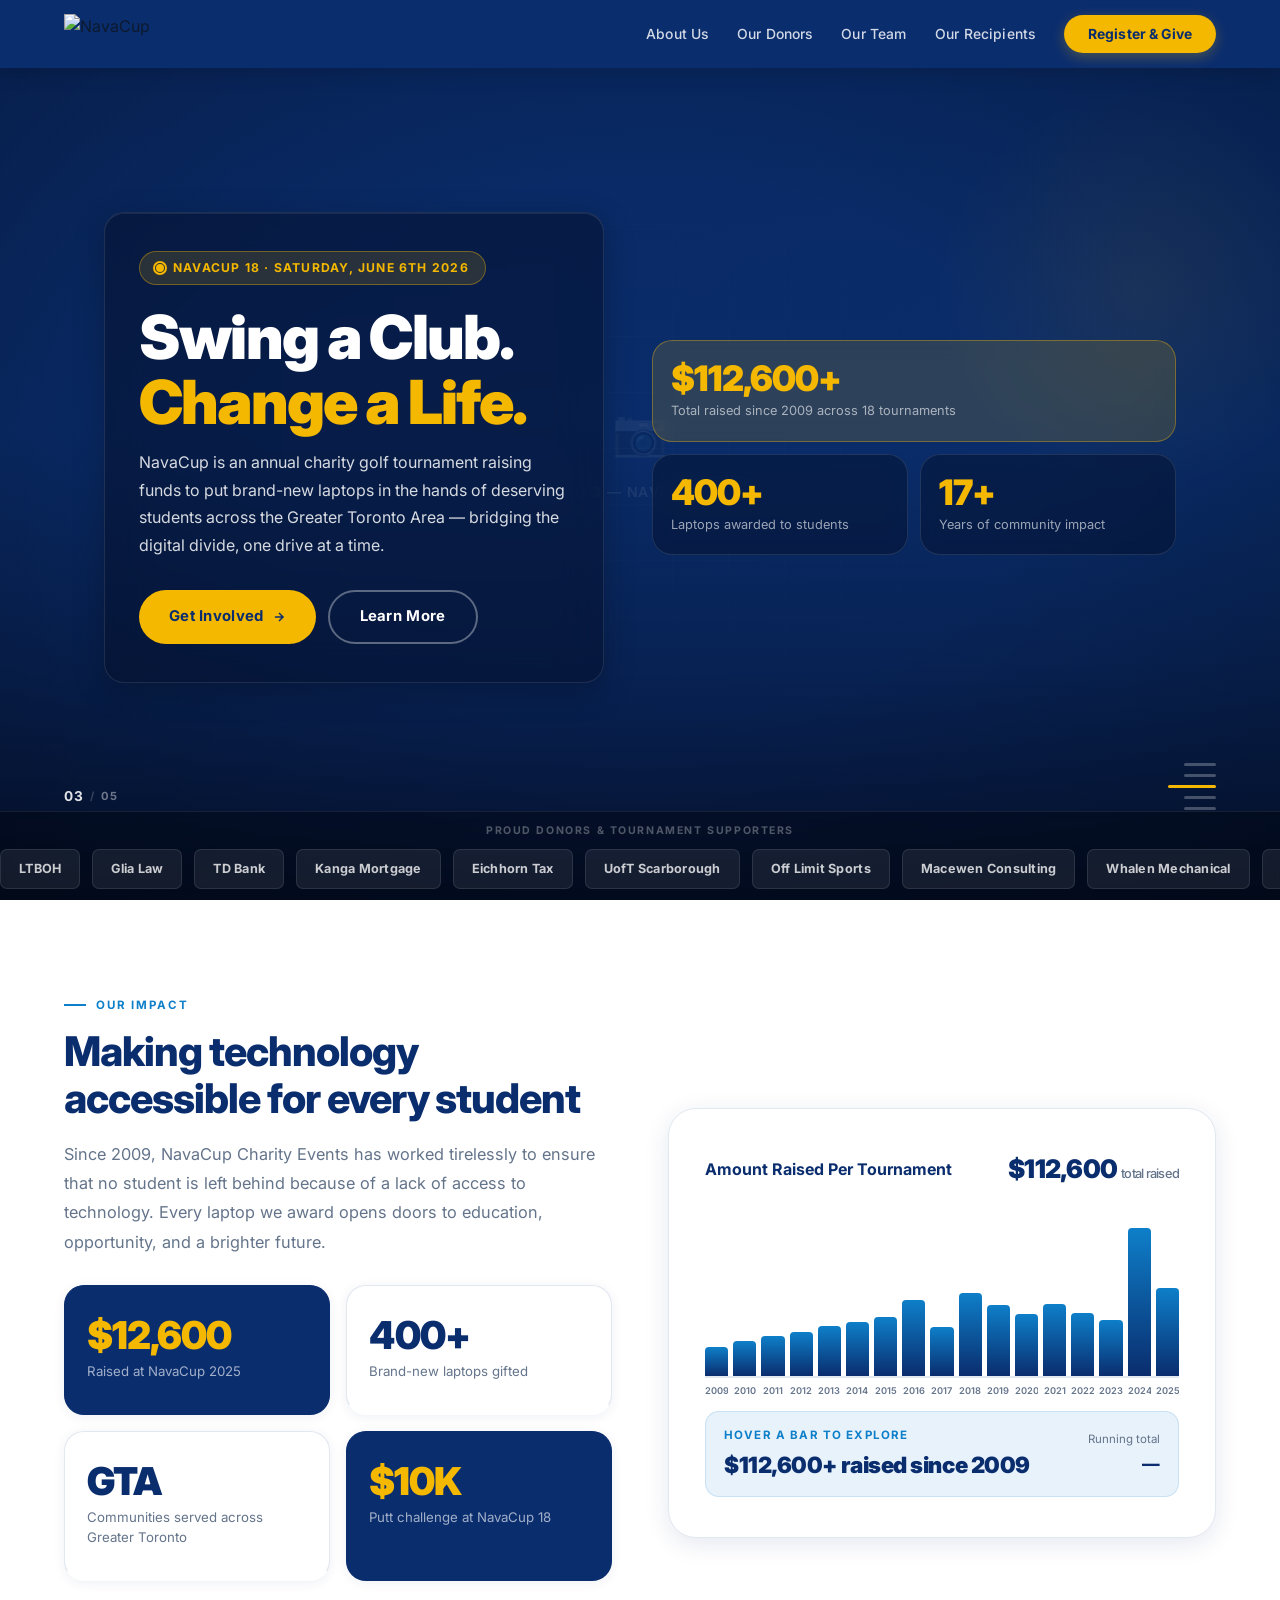
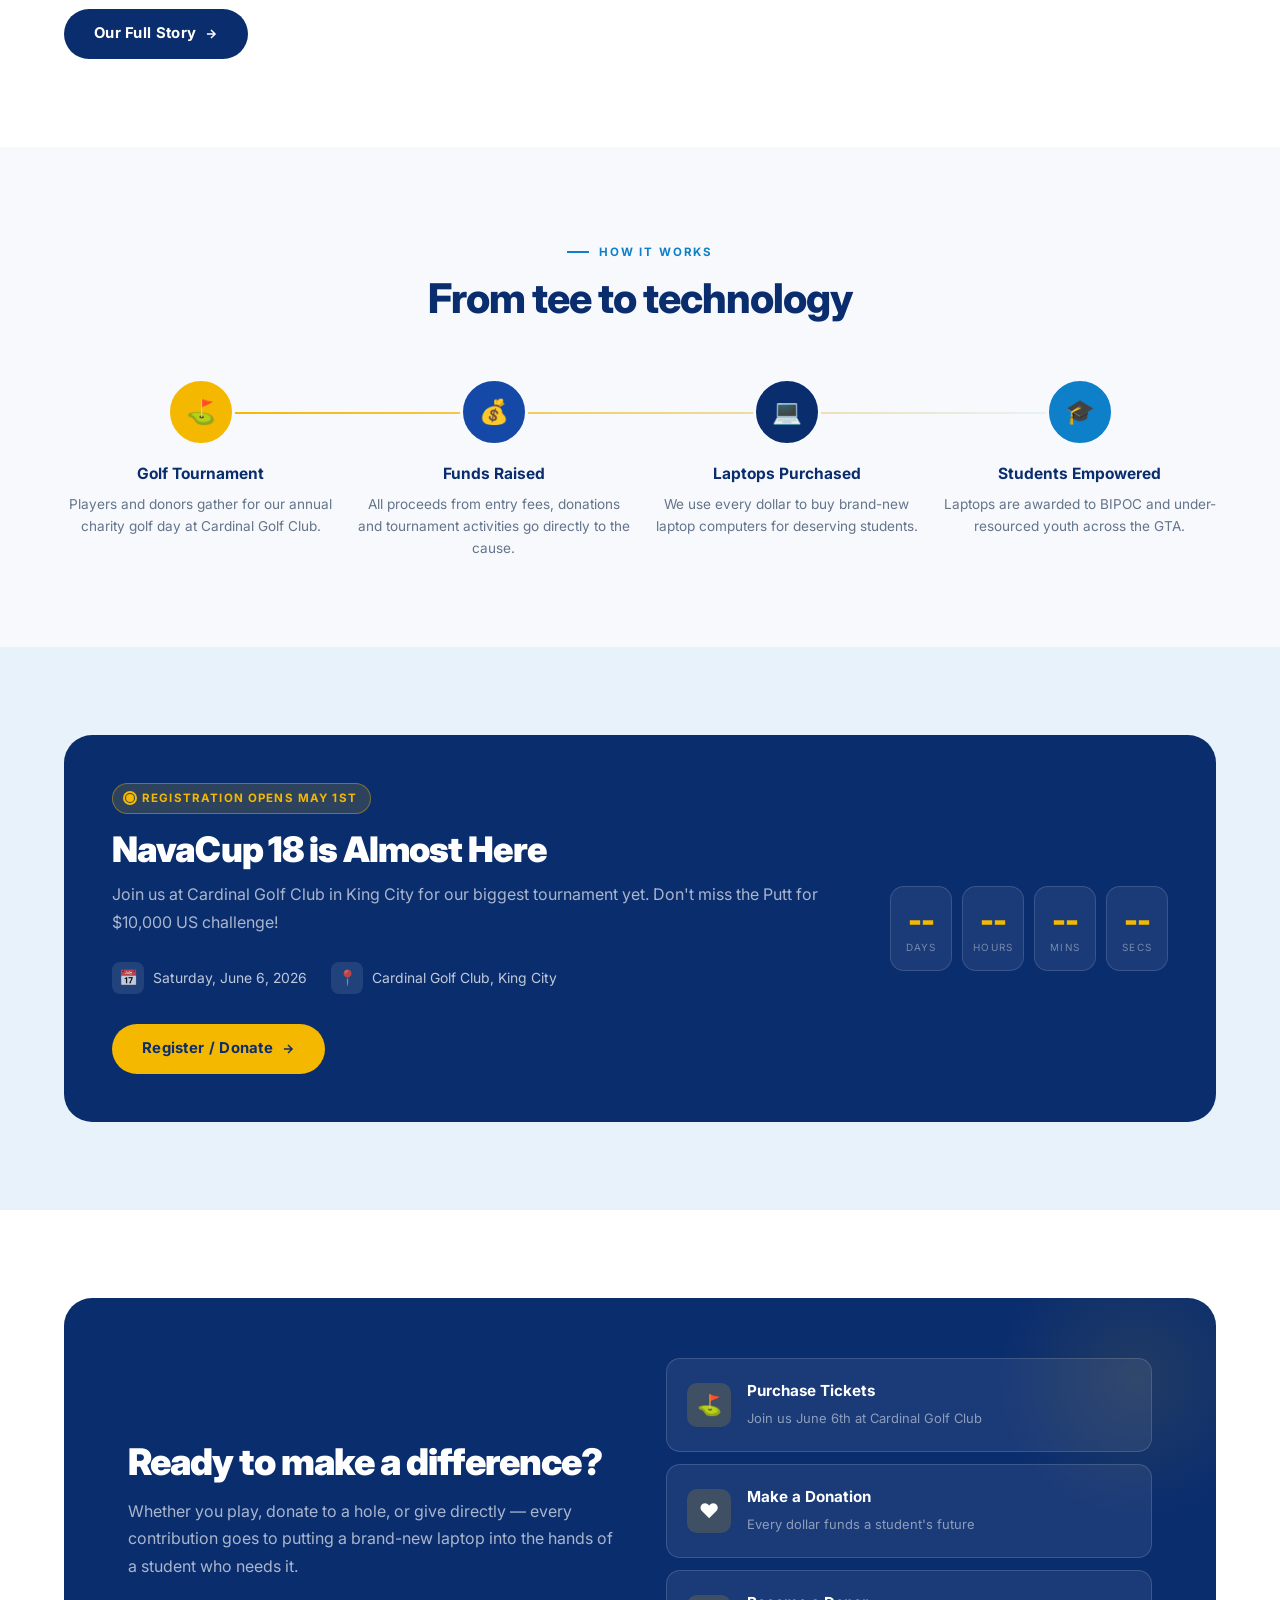
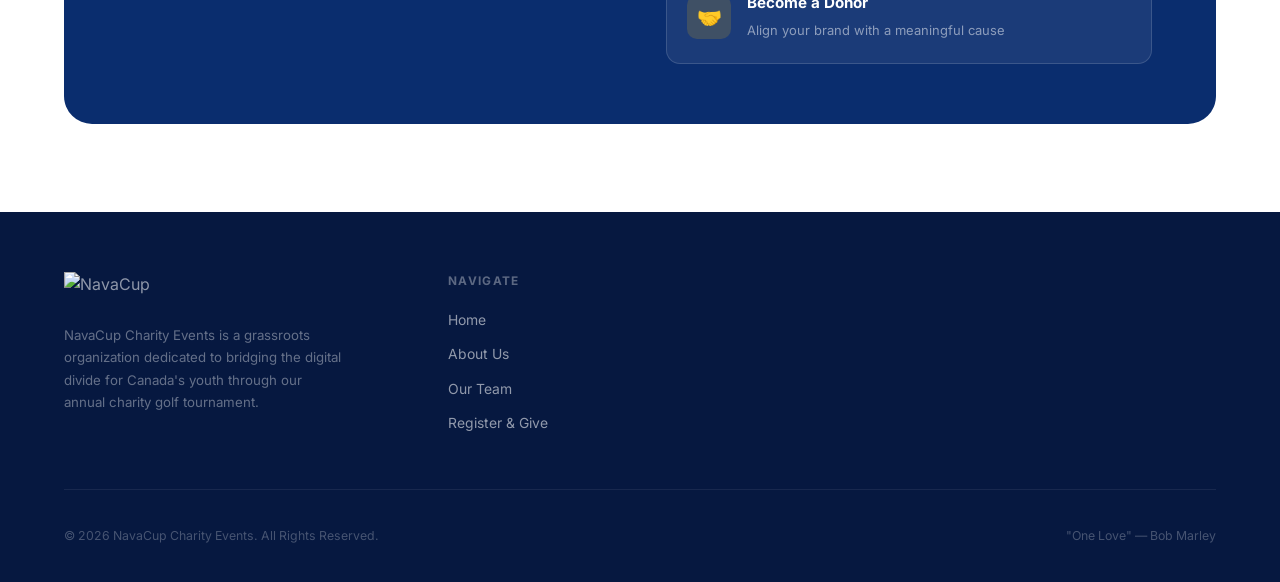
==== commit 6b529d2a: "Add files via upload" ====
--- a/index.html
+++ b/index.html
@@ -6,127 +6,239 @@
 <title>NavaCup – Bridging the Digital Divide</title>
 <link rel="stylesheet" href="navacup.css">
 <style>
-/* HOME-SPECIFIC */
+/* ── HERO ── */
 .hero {
   min-height: 100vh;
-  background: var(--navy);
-  display: flex; align-items: center;
-  position: relative; overflow: hidden;
+  display: flex; flex-direction: column; position: relative; overflow: hidden;
   padding-top: var(--nav-height);
-}
-.hero-bg {
+  background: var(--blue);
+}
+
+/* ── PHOTO SLIDESHOW BACKGROUND ── */
+.hero-slides { position: absolute; inset: 0; z-index: 0; }
+.hero-slide {
   position: absolute; inset: 0;
+  background-size: cover; background-position: center; background-repeat: no-repeat;
+  opacity: 0;
+  transform: scale(1.06);  /* all slides start slightly zoomed */
+  transition: opacity 1.4s ease-in-out, transform 16s ease-in-out;
+}
+.hero-slide.active {
+  opacity: 1;
+  transform: scale(1.12);  /* slowly zooms while visible — smooth, no jump */
+}
+@keyframes heroZoom { from { transform: scale(1.0); } to { transform: scale(1.06); } }
+
+/* Placeholder state */
+.hero-slide--placeholder {
+  background: linear-gradient(135deg, var(--blue) 0%, var(--blue-mid) 60%, var(--blue-bright) 100%);
+  display: flex; align-items: center; justify-content: center;
+  flex-direction: column; gap: 12px; color: rgba(255,255,255,.3);
+}
+.hero-slide--placeholder::before { content: '📷'; font-size: 2.5rem; opacity: .35; }
+.hero-slide--placeholder .slide-label {
+  font-size: .78rem; font-weight: 600; letter-spacing: .1em; text-transform: uppercase; opacity: .35;
+}
+
+/* ── LIGHTER OVERLAY — photos breathe more ── */
+.hero-overlay {
+  position: absolute; inset: 0; z-index: 1; pointer-events: none;
   background:
-    radial-gradient(ellipse 80% 60% at 70% 50%, rgba(245,166,35,0.08), transparent 60%),
-    linear-gradient(135deg, #0d1f3c 0%, #0a1628 100%);
-}
-.hero-grid {
-  position: absolute; inset: 0;
-  background-image:
-    linear-gradient(rgba(245,166,35,0.05) 1px, transparent 1px),
-    linear-gradient(90deg, rgba(245,166,35,0.05) 1px, transparent 1px);
-  background-size: 60px 60px;
-  mask-image: radial-gradient(ellipse at center, black, transparent 70%);
-}
+    radial-gradient(ellipse at center, transparent 42%, rgba(0,0,0,.26) 100%),
+    linear-gradient(to top,
+      rgba(4,14,40,.88) 0%,
+      rgba(4,14,40,.40) 26%,
+      rgba(4,14,40,.08) 52%,
+      rgba(4,14,40,.16) 100%),
+    linear-gradient(135deg, rgba(10,45,110,.14) 0%, rgba(14,127,201,.04) 100%);
+}
+
+/* Progress bar */
+.hero-progress { position: absolute; top: 0; left: 0; right: 0; z-index: 3; height: 2px; background: rgba(255,255,255,.08); }
+.hero-progress__bar { height: 100%; background: linear-gradient(90deg, var(--gold), var(--gold-light)); width: 0%; transition: width linear; }
+
+/* Dot nav */
+.hero-nav { position: absolute; bottom: 90px; right: 5%; z-index: 3; display: flex; flex-direction: column; gap: 8px; align-items: flex-end; }
+.hero-nav__dot { width: 32px; height: 3px; border-radius: 2px; background: rgba(255,255,255,.26); cursor: pointer; transition: all .25s; border: none; }
+.hero-nav__dot.active { background: var(--gold); width: 48px; }
+.hero-nav__dot:hover:not(.active) { background: rgba(255,255,255,.55); width: 40px; }
+
+/* Photo counter */
+.hero-counter { position: absolute; bottom: 92px; left: 5%; z-index: 3; display: flex; align-items: center; gap: 6px; font-size: .7rem; font-weight: 700; color: rgba(255,255,255,.42); letter-spacing: .08em; }
+.hero-counter__current { color: rgba(255,255,255,.88); font-size: .85rem; }
+.hero-counter__sep { color: rgba(255,255,255,.2); }
+
+/* Very subtle grid texture */
+.hero-bg-grid {
+  position: absolute; inset: 0; pointer-events: none; z-index: 2;
+  background-image: linear-gradient(rgba(255,255,255,.016) 1px,transparent 1px), linear-gradient(90deg,rgba(255,255,255,.016) 1px,transparent 1px);
+  background-size: 56px 56px;
+  mask-image: radial-gradient(ellipse at center, black, transparent 58%);
+}
+.hero-glow {
+  position: absolute; top: 8%; right: -6%; width: 440px; height: 440px;
+  border-radius: 50%; background: radial-gradient(ellipse, rgba(245,184,0,.07), transparent 65%);
+  pointer-events: none; z-index: 2;
+}
+
+/* ── HERO INNER: fixed text col, fluid stats col ── */
 .hero__inner {
-  position: relative; z-index: 2;
-  max-width: var(--max-width); margin: 0 auto;
-  padding: 80px 5%;
-  display: grid; grid-template-columns: 1fr 1fr;
-  gap: 60px; align-items: center; width: 100%;
-}
-.hero-badge-pill {
-  display: inline-flex; align-items: center; gap: 10px;
-  background: rgba(245,166,35,0.12);
-  border: 1px solid rgba(245,166,35,0.3);
-  border-radius: var(--radius-pill);
-  padding: 6px 16px; margin-bottom: 28px;
-}
-.hero-badge-pill span { color: var(--gold); font-size: 0.78rem; font-weight: 600; letter-spacing: 0.1em; text-transform: uppercase; }
-.dot { width: 6px; height: 6px; border-radius: 50%; background: var(--gold); flex-shrink: 0; }
-
-.hero__text p { font-size: 1.08rem; color: rgba(255,255,255,0.7); line-height: 1.75; margin-bottom: 38px; max-width: 480px; }
-.hero__ctas { display: flex; gap: 14px; flex-wrap: wrap; }
-
-.hero__stats { display: grid; grid-template-columns: 1fr 1fr; gap: 16px; }
-.hero__stats .nc-stat-card.span2 { grid-column: span 2; }
-
-.scroll-cue {
-  position: absolute; bottom: 32px; left: 50%; transform: translateX(-50%);
-  display: flex; flex-direction: column; align-items: center; gap: 8px;
-  color: rgba(255,255,255,0.35); font-size: 0.68rem; letter-spacing: 0.1em; text-transform: uppercase;
-}
-.scroll-cue__line { width: 1px; height: 40px; background: linear-gradient(to bottom, rgba(255,255,255,0.4), transparent); animation: scrollAnim 1.5s ease-in-out infinite; }
-@keyframes scrollAnim { 0%{opacity:1;transform:scaleY(1);transform-origin:top} 100%{opacity:0;transform:scaleY(0.2);transform-origin:top} }
-
-.float-badge {
-  position: absolute; bottom: 40px; right: 5%;
-  display: flex; align-items: center; gap: 12px;
-  background: rgba(255,255,255,0.06); border: 1px solid rgba(255,255,255,0.12);
-  border-radius: 12px; padding: 12px 18px;
-  animation: float 3s ease-in-out infinite;
-}
-@keyframes float { 0%,100%{transform:translateY(0)} 50%{transform:translateY(-6px)} }
-.float-badge__icon { font-size: 1.4rem; }
-.float-badge__text { font-size: 0.78rem; color: rgba(255,255,255,0.72); line-height: 1.35; }
-.float-badge__text strong { color: var(--white); display: block; }
-
-/* HOW IT WORKS */
-.steps { display: grid; grid-template-columns: repeat(4,1fr); gap: 24px; position: relative; }
-.steps::before { content:''; position:absolute; top:36px; left:calc(12.5% + 16px); right:calc(12.5% + 16px); height:2px; background:linear-gradient(90deg,var(--gold),var(--navy-mid)); }
+  position: relative; z-index: 3; max-width: var(--max-width); margin: 0 auto;
+  padding: 56px 5% 40px;
+  display: grid; grid-template-columns: 500px 1fr;
+  gap: 48px; align-items: center; width: 100%; flex: 1;
+}
+
+/* ── GLASS CARD BEHIND HERO TEXT ── */
+.hero__text {
+  background: rgba(4, 14, 40, 0.50);
+  backdrop-filter: blur(20px);
+  -webkit-backdrop-filter: blur(20px);
+  border: 1px solid rgba(255, 255, 255, 0.10);
+  border-radius: 20px;
+  padding: 38px 34px;
+  box-shadow: 0 8px 32px rgba(0,0,0,.24), inset 0 1px 0 rgba(255,255,255,.07);
+}
+
+.hero-badge {
+  display: inline-flex; align-items: center; gap: 9px;
+  background: rgba(245,184,0,.15); border: 1px solid rgba(245,184,0,.36);
+  border-radius: var(--radius-pill); padding: 6px 16px; margin-bottom: 20px;
+}
+.hero-badge span { color: var(--gold); font-size: .76rem; font-weight: 700; letter-spacing: .1em; text-transform: uppercase; }
+.hero__text .nc-h1 { margin-bottom: 14px; }
+.hero__text p { font-size: 1rem; color: rgba(255,255,255,.84); line-height: 1.74; margin-bottom: 30px; }
+.hero__ctas { display: flex; gap: 12px; flex-wrap: wrap; }
+
+/* ── Register & Give button — taller, grounded with shadow ── */
+.nc-nav__cta {
+  padding: 11px 24px !important;
+  box-shadow: 0 4px 14px rgba(245,184,0,.28) !important;
+}
+
+/* ── STATS GRID — even, consistent, no heavy shadows ── */
+.hero__stats {
+  display: grid;
+  grid-template-columns: 1fr 1fr;
+  grid-template-rows: auto auto;
+  gap: 12px;
+  align-self: center;
+}
+.hero__stats .span2 { grid-column: span 2; }
+.hero__stats .nc-stat-card {
+  background: rgba(4, 14, 40, 0.44);
+  backdrop-filter: blur(10px);
+  -webkit-backdrop-filter: blur(10px);
+  border: 1px solid rgba(255,255,255,.11);
+  box-shadow: none;
+  padding: 20px 18px;
+}
+.hero__stats .nc-stat-card--gold {
+  background: rgba(245,184,0,.15);
+  border-color: rgba(245,184,0,.36);
+}
+.hero__stats .nc-stat-card__num   { font-size: 2.2rem; }
+.hero__stats .nc-stat-card__label { font-size: .8rem; line-height: 1.45; margin-top: 4px; }
+
+/* ── DONOR STRIP ── */
+.hero__donors {
+  position: relative; z-index: 3;
+  border-top: 1px solid rgba(255,255,255,.08);
+  background: rgba(0,0,0,.30);
+  backdrop-filter: blur(6px);
+  -webkit-backdrop-filter: blur(6px);
+  padding: 11px 0; flex-shrink: 0;
+}
+.hero__donors-label { text-align: center; font-size: .66rem; font-weight: 700; letter-spacing: .15em; text-transform: uppercase; color: rgba(255,255,255,.3); margin-bottom: 9px; }
+.hero__donors-track { overflow: hidden; }
+.donor-logos { display: flex; gap: 12px; animation: ncMarquee 42s linear infinite; width: max-content; }
+.donor-logo-item {
+  display: flex; align-items: center; justify-content: center;
+  background: rgba(255,255,255,.07); border: 1px solid rgba(255,255,255,.1);
+  border-radius: 7px; padding: 7px 18px; height: 40px;
+  font-size: .79rem; font-weight: 700; color: rgba(255,255,255,.78);
+  flex-shrink: 0; white-space: nowrap; letter-spacing: .02em;
+}
+
+/* ── IMPACT SECTION ── */
+.impact-split { display: grid; grid-template-columns: 1fr 1fr; gap: 56px; align-items: center; }
+.impact-grid  { display: grid; grid-template-columns: 1fr 1fr; gap: 16px; }
+
+/* ── TIMELINE ── */
+.timeline-container { background: var(--white); border-radius: var(--radius-xl); padding: 40px 36px; border: 1px solid var(--light-gray); box-shadow: var(--shadow-md); }
+.timeline-header { display: flex; align-items: center; justify-content: space-between; margin-bottom: 28px; flex-wrap: wrap; gap: 12px; }
+.timeline-header h3 { font-size: 1rem; font-weight: 700; color: var(--blue); }
+.timeline-total { font-size: 1.6rem; font-weight: 900; color: var(--blue); letter-spacing: -.03em; }
+.timeline-total span { font-size: .8rem; font-weight: 500; color: var(--gray); }
+.chart-area { position: relative; display: flex; align-items: flex-end; gap: 5px; height: 160px; border-bottom: 2px solid var(--light-gray); margin-bottom: 0; }
+.chart-bar-wrap { flex: 1; display: flex; flex-direction: column; align-items: center; cursor: pointer; position: relative; }
+.chart-bar { width: 100%; border-radius: 4px 4px 0 0; background: linear-gradient(to top, var(--blue), var(--blue-bright)); transition: all .25s; min-height: 4px; position: relative; }
+.chart-bar-wrap:hover .chart-bar { background: linear-gradient(to top,var(--gold),var(--gold-light)); transform: scaleY(1.05); transform-origin: bottom; }
+.chart-bar-wrap.active .chart-bar { background: linear-gradient(to top,var(--gold),var(--gold-light)); }
+.chart-bar__tooltip { position: absolute; bottom: calc(100% + 6px); left: 50%; transform: translateX(-50%); background: var(--blue); color: var(--white); font-size: .7rem; font-weight: 700; padding: 4px 8px; border-radius: 5px; white-space: nowrap; opacity: 0; transition: opacity .2s; pointer-events: none; z-index: 10; }
+.chart-bar-wrap:hover .chart-bar__tooltip, .chart-bar-wrap.active .chart-bar__tooltip { opacity: 1; }
+.chart-years-row { display: flex; gap: 5px; padding-top: 6px; }
+.chart-year-label { flex: 1; font-size: .58rem; font-weight: 600; color: var(--gray); text-align: center; white-space: nowrap; overflow: hidden; text-overflow: clip; }
+.chart-detail { background: var(--blue-light); border-radius: var(--radius-md); padding: 14px 18px; margin-top: 12px; display: flex; align-items: center; justify-content: space-between; gap: 16px; flex-wrap: wrap; border: 1px solid rgba(14,127,201,.15); }
+.chart-detail__year { font-size: .72rem; font-weight: 700; text-transform: uppercase; letter-spacing: .1em; color: var(--blue-bright); margin-bottom: 2px; }
+.chart-detail__amount { font-size: 1.4rem; font-weight: 900; color: var(--blue); letter-spacing: -.02em; }
+.chart-running-total { text-align: right; flex-shrink: 0; }
+.chart-running-total .label { font-size: .72rem; color: var(--gray); margin-bottom: 2px; }
+.chart-running-total .value { font-size: 1.1rem; font-weight: 800; color: var(--blue); letter-spacing: -.02em; }
+
+/* ── HOW IT WORKS ── */
+.steps { display: grid; grid-template-columns: repeat(4,1fr); gap: 20px; position: relative; }
+.steps::before { content:''; position:absolute; top:34px; left:calc(12.5% + 14px); right:calc(12.5% + 14px); height:2px; background:linear-gradient(90deg,var(--gold),var(--blue-light)); }
 .step { position:relative; z-index:1; text-align:center; }
-.step__icon { width:72px; height:72px; border-radius:50%; display:flex; align-items:center; justify-content:center; margin:0 auto 18px; font-size:1.6rem; border:3px solid var(--off-white); }
+.step__icon { width:68px; height:68px; border-radius:50%; display:flex; align-items:center; justify-content:center; margin:0 auto 16px; font-size:1.5rem; border:3px solid var(--off-white); }
 .step:nth-child(1) .step__icon { background:var(--gold); }
-.step:nth-child(2) .step__icon { background:var(--navy-mid); }
-.step:nth-child(3) .step__icon { background:var(--navy); }
-.step:nth-child(4) .step__icon { background:var(--green); }
-.step h3 { font-size:1rem; font-weight:700; color:var(--navy); margin-bottom:8px; }
-.step p { font-size:0.87rem; color:var(--gray); line-height:1.6; }
-
-/* EVENT CARD */
-.event-card {
-  background:rgba(255,255,255,0.04); border:1px solid rgba(255,255,255,0.12);
-  border-radius:var(--radius-xl); padding:52px;
-  display:grid; grid-template-columns:1fr auto; gap:48px; align-items:center;
-}
-.event-tag { display:inline-flex; align-items:center; gap:8px; background:rgba(245,166,35,0.14); border:1px solid rgba(245,166,35,0.35); border-radius:var(--radius-pill); padding:6px 14px; font-size:0.73rem; font-weight:700; color:var(--gold); letter-spacing:.1em; text-transform:uppercase; margin-bottom:18px; }
-.event-card h2 { font-family:var(--font-display); font-size:2.5rem; font-weight:900; color:var(--white); margin-bottom:14px; line-height:1.1; }
-.event-card > div > p { color:rgba(255,255,255,0.63); font-size:1.02rem; line-height:1.7; margin-bottom:28px; }
-.event-details { display:flex; gap:28px; margin-bottom:32px; flex-wrap:wrap; }
-.event-detail { display:flex; align-items:center; gap:10px; font-size:0.88rem; color:rgba(255,255,255,0.72); }
-.event-detail__icon { width:34px; height:34px; border-radius:9px; background:rgba(255,255,255,0.08); display:flex; align-items:center; justify-content:center; font-size:1rem; flex-shrink:0; }
-
-/* CTA BOX */
-.cta-box {
-  background:linear-gradient(135deg,var(--navy) 0%,var(--navy-mid) 100%);
-  border-radius:var(--radius-xl); padding:68px 72px;
-  display:grid; grid-template-columns:1fr 1fr; gap:56px; align-items:center;
-  position:relative; overflow:hidden;
-}
-.cta-box::before { content:''; position:absolute; top:-60px; right:-60px; width:300px; height:300px; border-radius:50%; background:radial-gradient(ellipse,rgba(245,166,35,0.1),transparent 70%); pointer-events:none; }
-.cta-box h2 { font-family:var(--font-display); font-size:2.5rem; font-weight:900; color:var(--white); line-height:1.15; margin-bottom:18px; }
-.cta-box > div > p { color:rgba(255,255,255,0.63); font-size:1.02rem; line-height:1.7; }
-.cta-options { display:flex; flex-direction:column; gap:14px; }
-.cta-option { background:rgba(255,255,255,0.07); border:1px solid rgba(255,255,255,0.13); border-radius:var(--radius-md); padding:22px; text-decoration:none; transition:all .2s; display:flex; align-items:center; gap:18px; color:var(--white); }
-.cta-option:hover { background:rgba(255,255,255,0.12); border-color:rgba(245,166,35,0.4); }
-.cta-option__icon { width:46px; height:46px; border-radius:11px; background:rgba(245,166,35,0.18); display:flex; align-items:center; justify-content:center; font-size:1.3rem; flex-shrink:0; }
-.cta-option__text strong { display:block; font-size:0.97rem; margin-bottom:3px; }
-.cta-option__text span { font-size:0.83rem; color:rgba(255,255,255,0.52); }
-
+.step:nth-child(2) .step__icon { background:var(--blue-mid); }
+.step:nth-child(3) .step__icon { background:var(--blue); }
+.step:nth-child(4) .step__icon { background:var(--blue-bright); }
+.step h3 { font-size:.97rem; font-weight:700; color:var(--blue); margin-bottom:7px; }
+.step p  { font-size:.85rem; color:var(--gray); line-height:1.6; }
+
+/* ── EVENT CARD ── */
+.event-card { background:var(--blue); border-radius:var(--radius-xl); padding:48px; display:grid; grid-template-columns:1fr auto; gap:44px; align-items:center; }
+.event-tag { display:inline-flex; align-items:center; gap:8px; background:rgba(245,184,0,.15); border:1px solid rgba(245,184,0,.4); border-radius:var(--radius-pill); padding:5px 13px; font-size:.72rem; font-weight:700; color:var(--gold); letter-spacing:.1em; text-transform:uppercase; margin-bottom:16px; }
+.event-card h2 { font-size:2.2rem; font-weight:900; color:var(--white); margin-bottom:12px; line-height:1.12; letter-spacing:-.025em; }
+.event-card > div > p { color:rgba(255,255,255,.65); font-size:1rem; line-height:1.72; margin-bottom:26px; }
+.event-details { display:flex; gap:24px; margin-bottom:30px; flex-wrap:wrap; }
+.event-detail { display:flex; align-items:center; gap:9px; font-size:.87rem; color:rgba(255,255,255,.74); }
+.event-detail__icon { width:32px; height:32px; border-radius:8px; background:rgba(255,255,255,.1); display:flex; align-items:center; justify-content:center; font-size:.95rem; flex-shrink:0; }
+
+/* ── CTA BOX ── */
+.cta-box { background:var(--blue); border-radius:var(--radius-xl); padding:60px 64px; display:grid; grid-template-columns:1fr 1fr; gap:52px; align-items:center; position:relative; overflow:hidden; }
+.cta-box::before { content:''; position:absolute; top:-60px; right:-60px; width:280px; height:280px; border-radius:50%; background:radial-gradient(ellipse,rgba(245,184,0,.1),transparent 70%); pointer-events:none; }
+.cta-box h2 { font-size:2.3rem; font-weight:900; color:var(--white); line-height:1.15; margin-bottom:14px; letter-spacing:-.025em; }
+.cta-box > div > p { color:rgba(255,255,255,.65); font-size:1rem; line-height:1.72; }
+.cta-options { display:flex; flex-direction:column; gap:12px; }
+.cta-option { background:rgba(255,255,255,.07); border:1px solid rgba(255,255,255,.14); border-radius:var(--radius-md); padding:20px; text-decoration:none; transition:all .2s; display:flex; align-items:center; gap:16px; color:var(--white); }
+.cta-option:hover { background:rgba(255,255,255,.12); border-color:rgba(245,184,0,.4); }
+.cta-option__icon { width:44px; height:44px; border-radius:10px; background:rgba(245,184,0,.16); display:flex; align-items:center; justify-content:center; font-size:1.25rem; flex-shrink:0; }
+.cta-option__text strong { display:block; font-size:.95rem; margin-bottom:2px; }
+.cta-option__text span  { font-size:.81rem; color:rgba(255,255,255,.5); }
+
+/* ── RESPONSIVE ── */
+@media(max-width:1100px){
+  .hero__inner { grid-template-columns: 1fr 1fr; }
+}
 @media(max-width:900px){
-  .hero__inner{grid-template-columns:1fr;}
-  .hero__stats{grid-template-columns:repeat(4,1fr);}
-  .hero__stats .span2{grid-column:span 4;}
-  .steps{grid-template-columns:1fr 1fr;}
-  .steps::before{display:none;}
-  .event-card{grid-template-columns:1fr;}
-  .cta-box{grid-template-columns:1fr;padding:44px 32px;}
-  .float-badge{display:none;}
+  .hero__inner { grid-template-columns: 1fr; gap: 28px; padding: 44px 5% 28px; }
+  .hero__text  { padding: 28px 22px; }
+  .hero__stats { grid-template-columns: repeat(4,1fr); }
+  .hero__stats .span2 { grid-column: span 4; }
+  .steps { grid-template-columns:1fr 1fr; } .steps::before { display:none; }
+  .event-card,.cta-box,.impact-split { grid-template-columns:1fr; }
+  .cta-box { padding:40px 28px; }
 }
 @media(max-width:600px){
-  .hero__stats{grid-template-columns:1fr 1fr;}
-  .hero__stats .span2{grid-column:span 2;}
-  .steps{grid-template-columns:1fr;}
+  .hero__inner   { padding: 36px 5% 24px; }
+  .hero__stats   { grid-template-columns: 1fr 1fr; }
+  .hero__stats .span2 { grid-column: span 2; }
+  .steps         { grid-template-columns: 1fr; }
+  .impact-grid   { grid-template-columns: 1fr 1fr; }
+  .hero__donors-label { display: none; }
 }
 </style>
 </head>
@@ -134,10 +246,7 @@
 
 <!-- NAV -->
 <nav class="nc-nav">
-  <a href="index.html" class="nc-logo">
-    <div class="nc-logo__text"><span class="nc-logo__nava">Nava</span><span class="nc-logo__cup">Cup</span></div>
-    <div class="nc-logo__tag">Bridging the Digital Divide</div>
-  </a>
+  <a href="index.html" class="nc-logo-img"><img src="assets/img/navacup1.png" alt="NavaCup" class="nav-logo-img"></a>
   <ul class="nc-nav__links">
     <li class="nc-nav__dropdown">
       <a href="about.html">About Us</a>
@@ -148,7 +257,7 @@
         <a href="about.html#inspiration">NavaCup Inspiration</a>
       </div></div>
     </li>
-    <li><a href="about.html#partners">Our Partners</a></li>
+    <li><a href="about.html#donors">Our Donors</a></li>
     <li><a href="team.html">Our Team</a></li>
     <li><a href="about.html#recipients">Our Recipients</a></li>
     <li><a href="register.html" class="nc-nav__cta">Register &amp; Give</a></li>
@@ -158,104 +267,200 @@
   </button>
 </nav>
 
-<!-- Mobile Nav Drawer -->
+<!-- MOBILE DRAWER -->
 <div class="nc-nav-overlay" id="nc-nav-overlay"></div>
 <div class="nc-mobile-nav" id="nc-mobile-nav" aria-hidden="true">
   <div class="nc-mobile-nav__inner">
-    <a href="index.html" class="nc-mobile-nav__link">Home</a>
-    <button class="nc-mobile-nav__accordion" id="mob-about-btn" aria-expanded="false">
-      About Us
-      <span class="nc-mobile-nav__accordion-icon">▾</span>
-    </button>
+    <button class="nc-mobile-nav__accordion" id="mob-about-btn" aria-expanded="false">About Us <span class="nc-mobile-nav__accordion-icon">&#9662;</span></button>
     <div class="nc-mobile-nav__submenu" id="mob-about-sub">
       <a href="mission.html">Our Mission</a>
       <a href="about.html#goals">Our Goals</a>
       <a href="about.html#digital-divide">The Digital Divide</a>
       <a href="about.html#inspiration">NavaCup Inspiration</a>
     </div>
-    <a href="about.html#partners" class="nc-mobile-nav__link">Our Partners</a>
+    <a href="about.html#donors" class="nc-mobile-nav__link">Our Donors</a>
     <a href="team.html" class="nc-mobile-nav__link">Our Team</a>
     <a href="about.html#recipients" class="nc-mobile-nav__link">Our Recipients</a>
-    <div class="nc-mobile-nav__cta-wrap">
-      <a href="register.html" class="nc-mobile-nav__cta">Register &amp; Give</a>
-    </div>
+    <div class="nc-mobile-nav__cta-wrap"><a href="register.html" class="nc-mobile-nav__cta">Register &amp; Give</a></div>
   </div>
 </div>
 
-<!-- HERO -->
+<!-- HERO — photo slideshow background -->
 <section class="hero">
-  <div class="hero-bg"></div>
-  <div class="hero-grid"></div>
+
+  <!-- PHOTO SLIDES — set background-image inline when you have real photos -->
+  <!-- Replace the src in each style with your actual image paths like:
+       style="background-image: url('assets/img/tournament-2025-1.jpg')"  -->
+  <div class="hero-slides" id="hero-slides">
+    <div class="hero-slide hero-slide--placeholder"
+         data-src="assets/img/slideshow/pic1.jpg"
+         style="background-image: url('assets/img/slideshow/pic1.jpg')">
+      <span class="slide-label">Photo 1 — NavaCup 2025</span>
+    </div>
+    <div class="hero-slide hero-slide--placeholder"
+         data-src="assets/img/slideshow/pic2.jpg"
+         style="background-image: url('assets/img/slideshow/pic2.jpg')">
+      <span class="slide-label">Photo 2 — NavaCup 2025</span>
+    </div>
+    <div class="hero-slide hero-slide--placeholder"
+         data-src="assets/img/slideshow/pic3.jpg"
+         style="background-image: url('assets/img/slideshow/pic3.jpg')">
+      <span class="slide-label">Photo 3 — NavaCup 2025</span>
+    </div>
+    <div class="hero-slide hero-slide--placeholder"
+         data-src="assets/img/slideshow/pic4.jpg"
+         style="background-image: url('assets/img/slideshow/pic4.jpg')">
+      <span class="slide-label">Photo 4 — NavaCup 2025</span>
+    </div>
+    <div class="hero-slide hero-slide--placeholder"
+         data-src="assets/img/slideshow/pic5.jpg"
+         style="background-image: url('assets/img/slideshow/pic5.jpg')">
+      <span class="slide-label">Photo 5 — NavaCup 2025</span>
+    </div>
+  </div>
+
+  <!-- Layered overlay for readability -->
+  <div class="hero-overlay"></div>
+
+  <!-- Slide progress bar -->
+  <div class="hero-progress"><div class="hero-progress__bar" id="hero-progress-bar"></div></div>
+
+  <!-- Grid texture + glow (subtle on photos) -->
+  <div class="hero-bg-grid"></div>
+  <div class="hero-glow"></div>
+
+  <!-- Main content -->
   <div class="hero__inner">
     <div class="hero__text">
-      <div class="hero-badge-pill"><div class="dot"></div><span>NavaCup 18 · Saturday, June 6th 2026</span></div>
+      <div class="hero-badge"><div class="nc-pulse"></div><span>NavaCup 18 · Saturday, June 6th 2026</span></div>
       <h1 class="nc-h1">Swing a Club.<br><em>Change a Life.</em></h1>
       <p>NavaCup is an annual charity golf tournament raising funds to put brand-new laptops in the hands of deserving students across the Greater Toronto Area — bridging the digital divide, one drive at a time.</p>
       <div class="hero__ctas">
-        <a href="register.html" class="nc-btn nc-btn--gold">Get Involved <svg width="15" height="15" viewBox="0 0 24 24" fill="none" stroke="currentColor" stroke-width="2.5"><path d="M5 12h14M12 5l7 7-7 7"/></svg></a>
+        <a href="register.html" class="nc-btn nc-btn--gold">Get Involved <svg width="14" height="14" viewBox="0 0 24 24" fill="none" stroke="currentColor" stroke-width="2.5"><path d="M5 12h14M12 5l7 7-7 7"/></svg></a>
         <a href="about.html" class="nc-btn nc-btn--outline-white">Learn More</a>
       </div>
     </div>
     <div class="hero__stats">
       <div class="nc-stat-card nc-stat-card--gold span2">
-        <div class="nc-stat-card__num">$100,000+</div>
-        <div class="nc-stat-card__label">Total raised since 2009 across 17 tournaments</div>
+        <div class="nc-stat-card__num">$112,600+</div>
+        <div class="nc-stat-card__label">Total raised since 2009 across 18 tournaments</div>
       </div>
       <div class="nc-stat-card">
         <div class="nc-stat-card__num">400+</div>
         <div class="nc-stat-card__label">Laptops awarded to students</div>
       </div>
       <div class="nc-stat-card">
-        <div class="nc-stat-card__num">17</div>
-        <div class="nc-stat-card__label">Tournaments hosted since 2009</div>
-      </div>
-    </div>
-  </div>
-  <div class="scroll-cue"><div class="scroll-cue__line"></div>Scroll</div>
-  <div class="float-badge">
-    <div class="float-badge__icon">⛳</div>
-    <div class="float-badge__text"><strong>Cardinal Golf Club</strong>King City, Ontario</div>
+        <div class="nc-stat-card__num">17+</div>
+        <div class="nc-stat-card__label">Years of community impact</div>
+      </div>
+    </div>
+  </div>
+
+  <!-- Photo counter bottom-left -->
+  <div class="hero-counter">
+    <span class="hero-counter__current" id="hero-counter-cur">01</span>
+    <span class="hero-counter__sep">/</span>
+    <span id="hero-counter-total">05</span>
+  </div>
+
+  <!-- Dot navigation bottom-right -->
+  <div class="hero-nav" id="hero-nav"></div>
+
+  <!-- DONOR CAROUSEL — inside hero, always visible -->
+  <div class="hero__donors">
+    <div class="hero__donors-label">Proud Donors &amp; Tournament Supporters</div>
+    <div class="hero__donors-track">
+      <div class="donor-logos">
+        <div class="donor-logo-item">LTBOH</div>
+        <div class="donor-logo-item">Glia Law</div>
+        <div class="donor-logo-item">TD Bank</div>
+        <div class="donor-logo-item">Kanga Mortgage</div>
+        <div class="donor-logo-item">Eichhorn Tax</div>
+        <div class="donor-logo-item">UofT Scarborough</div>
+        <div class="donor-logo-item">Off Limit Sports</div>
+        <div class="donor-logo-item">Macewen Consulting</div>
+        <div class="donor-logo-item">Whalen Mechanical</div>
+        <div class="donor-logo-item">Give A Heart To Africa</div>
+        <div class="donor-logo-item">WC Dental</div>
+        <div class="donor-logo-item">NavaLogic</div>
+        <div class="donor-logo-item">Hugessen Consulting</div>
+        <div class="donor-logo-item">Cheryl Foster</div>
+        <div class="donor-logo-item">Rinble</div>
+        <!-- duplicate for seamless loop -->
+        <div class="donor-logo-item">LTBOH</div>
+        <div class="donor-logo-item">Glia Law</div>
+        <div class="donor-logo-item">TD Bank</div>
+        <div class="donor-logo-item">Kanga Mortgage</div>
+        <div class="donor-logo-item">Eichhorn Tax</div>
+        <div class="donor-logo-item">UofT Scarborough</div>
+        <div class="donor-logo-item">Off Limit Sports</div>
+        <div class="donor-logo-item">Macewen Consulting</div>
+        <div class="donor-logo-item">Whalen Mechanical</div>
+        <div class="donor-logo-item">Give A Heart To Africa</div>
+        <div class="donor-logo-item">WC Dental</div>
+        <div class="donor-logo-item">NavaLogic</div>
+        <div class="donor-logo-item">Hugessen Consulting</div>
+        <div class="donor-logo-item">Cheryl Foster</div>
+        <div class="donor-logo-item">Rinble</div>
+      </div>
+    </div>
   </div>
 </section>
 
-<!-- MARQUEE -->
-<div class="nc-marquee-strip">
-  <div class="nc-marquee">
-    <div class="nc-marquee__item">● Raise Funds</div><div class="nc-marquee__item">● Award Laptops</div><div class="nc-marquee__item">● Bridge the Digital Divide</div><div class="nc-marquee__item">● Empower Youth</div><div class="nc-marquee__item">● GTA Communities</div><div class="nc-marquee__item">● BIPOC Students</div>
-    <div class="nc-marquee__item">● Raise Funds</div><div class="nc-marquee__item">● Award Laptops</div><div class="nc-marquee__item">● Bridge the Digital Divide</div><div class="nc-marquee__item">● Empower Youth</div><div class="nc-marquee__item">● GTA Communities</div><div class="nc-marquee__item">● BIPOC Students</div>
-  </div>
-</div>
-
-<!-- IMPACT -->
-<section class="nc-section nc-section--offwhite">
+
+<!-- IMPACT + INTERACTIVE TIMELINE -->
+<section class="nc-section nc-section--white">
   <div class="nc-inner">
-    <div style="display:grid;grid-template-columns:1fr 1fr;gap:56px;align-items:center;">
+    <div class="impact-split">
       <div class="fade-up">
         <div class="nc-eyebrow">Our Impact</div>
         <h2 class="nc-h2">Making technology accessible for every student</h2>
-        <p class="nc-lead">Since 2009, NavaCup Charity Events has worked tirelessly to ensure that no student is left behind because of a lack of access to technology. Every laptop we award opens doors to education, opportunity, and a brighter future.</p>
-        <a href="about.html" class="nc-btn nc-btn--gold">Our Full Story <svg width="15" height="15" viewBox="0 0 24 24" fill="none" stroke="currentColor" stroke-width="2.5"><path d="M5 12h14M12 5l7 7-7 7"/></svg></a>
-      </div>
-      <div style="display:grid;grid-template-columns:1fr 1fr;gap:18px;" class="fade-up">
-        <div class="nc-impact-card nc-impact-card--dark"><div class="nc-impact-card__num">$21,300</div><div class="nc-impact-card__label">Raised at NavaCup 2024</div></div>
-        <div class="nc-impact-card"><div class="nc-impact-card__num">400+</div><div class="nc-impact-card__label">Brand-new laptops gifted</div></div>
-        <div class="nc-impact-card"><div class="nc-impact-card__num">GTA</div><div class="nc-impact-card__label">Communities served across Greater Toronto</div></div>
-        <div class="nc-impact-card"><div class="nc-impact-card__num">$10K</div><div class="nc-impact-card__label">Putt challenge at NavaCup 18</div></div>
+        <p style="font-size:1.02rem;color:var(--gray);line-height:1.78;margin-bottom:28px;">Since 2009, NavaCup Charity Events has worked tirelessly to ensure that no student is left behind because of a lack of access to technology. Every laptop we award opens doors to education, opportunity, and a brighter future.</p>
+        <div class="impact-grid">
+          <div class="nc-impact-card nc-impact-card--dark"><div class="nc-impact-card__num">$12,600</div><div class="nc-impact-card__label">Raised at NavaCup 2025</div></div>
+          <div class="nc-impact-card"><div class="nc-impact-card__num">400+</div><div class="nc-impact-card__label">Brand-new laptops gifted</div></div>
+          <div class="nc-impact-card"><div class="nc-impact-card__num">GTA</div><div class="nc-impact-card__label">Communities served across Greater Toronto</div></div>
+          <div class="nc-impact-card nc-impact-card--dark"><div class="nc-impact-card__num">$10K</div><div class="nc-impact-card__label">Putt challenge at NavaCup 18</div></div>
+        </div>
+        <div style="margin-top:28px;">
+          <a href="about.html" class="nc-btn nc-btn--blue">Our Full Story <svg width="14" height="14" viewBox="0 0 24 24" fill="none" stroke="currentColor" stroke-width="2.5"><path d="M5 12h14M12 5l7 7-7 7"/></svg></a>
+        </div>
+      </div>
+      <!-- INTERACTIVE CHART -->
+      <div class="fade-up">
+        <div class="timeline-container" id="timeline">
+          <div class="timeline-header">
+            <h3>Amount Raised Per Tournament</h3>
+            <div><div class="timeline-total" id="tl-total">$112,600 <span>total raised</span></div></div>
+          </div>
+          <div class="chart-area" id="chart-area"></div>
+          <div class="chart-years-row" id="chart-years-row"></div>
+          <div class="chart-detail" id="chart-detail">
+            <div>
+              <div class="chart-detail__year" id="cd-year">Hover a bar to explore</div>
+              <div class="chart-detail__amount" id="cd-amount">$112,600+ raised since 2009</div>
+            </div>
+            <div class="chart-running-total">
+              <div class="label">Running total</div>
+              <div class="value" id="cd-running">—</div>
+            </div>
+          </div>
+        </div>
       </div>
     </div>
   </div>
 </section>
 
 <!-- HOW IT WORKS -->
-<section class="nc-section nc-section--white">
+<section class="nc-section nc-section--offwhite">
   <div class="nc-inner">
     <div class="text-center mb-56 fade-up">
       <div class="nc-eyebrow nc-eyebrow--center">How It Works</div>
-      <h2 class="nc-h2" style="color:var(--navy);">From tee to technology</h2>
+      <h2 class="nc-h2">From tee to technology</h2>
     </div>
     <div class="steps fade-up">
-      <div class="step"><div class="step__icon">⛳</div><h3>Golf Tournament</h3><p>Players and sponsors gather for our annual charity golf day at Cardinal Golf Club.</p></div>
-      <div class="step"><div class="step__icon">💰</div><h3>Funds Raised</h3><p>All proceeds from entry fees, sponsorships, and donations go directly to the cause.</p></div>
+      <div class="step"><div class="step__icon">⛳</div><h3>Golf Tournament</h3><p>Players and donors gather for our annual charity golf day at Cardinal Golf Club.</p></div>
+      <div class="step"><div class="step__icon">💰</div><h3>Funds Raised</h3><p>All proceeds from entry fees, donations and tournament activities go directly to the cause.</p></div>
       <div class="step"><div class="step__icon">💻</div><h3>Laptops Purchased</h3><p>We use every dollar to buy brand-new laptop computers for deserving students.</p></div>
       <div class="step"><div class="step__icon">🎓</div><h3>Students Empowered</h3><p>Laptops are awarded to BIPOC and under-resourced youth across the GTA.</p></div>
     </div>
@@ -263,18 +468,18 @@
 </section>
 
 <!-- EVENT / COUNTDOWN -->
-<section class="nc-section nc-section--navy">
+<section class="nc-section nc-section--blue-light">
   <div class="nc-inner">
     <div class="event-card fade-up">
       <div>
         <div class="event-tag"><div class="nc-pulse"></div> Registration Opens May 1st</div>
         <h2>NavaCup 18 is Almost Here</h2>
-        <p>Join us at Cardinal Golf Club in King City for our biggest tournament yet. Don't miss our putt for $10,000 US challenge!</p>
+        <p>Join us at Cardinal Golf Club in King City for our biggest tournament yet. Don't miss the Putt for $10,000 US challenge!</p>
         <div class="event-details">
           <div class="event-detail"><div class="event-detail__icon">📅</div><span>Saturday, June 6, 2026</span></div>
           <div class="event-detail"><div class="event-detail__icon">📍</div><span>Cardinal Golf Club, King City</span></div>
         </div>
-        <a href="register.html" class="nc-btn nc-btn--gold">Register / Donate <svg width="15" height="15" viewBox="0 0 24 24" fill="none" stroke="currentColor" stroke-width="2.5"><path d="M5 12h14M12 5l7 7-7 7"/></svg></a>
+        <a href="register.html" class="nc-btn nc-btn--gold">Register / Donate <svg width="14" height="14" viewBox="0 0 24 24" fill="none" stroke="currentColor" stroke-width="2.5"><path d="M5 12h14M12 5l7 7-7 7"/></svg></a>
       </div>
       <div class="nc-countdown">
         <div class="nc-cd-block"><div class="nc-cd-block__num" id="cd-days">--</div><div class="nc-cd-block__label">Days</div></div>
@@ -286,29 +491,18 @@
   </div>
 </section>
 
-<!-- SPONSORS -->
-<section class="nc-section nc-section--offwhite">
-  <div class="nc-inner">
-    <div class="text-center mb-56 fade-up"><div class="nc-eyebrow nc-eyebrow--center">2025 Sponsors</div><h2 class="nc-h2">Thank you to our partners</h2></div>
-    <div style="display:grid;grid-template-columns:repeat(4,1fr);gap:16px;margin-bottom:16px;" class="fade-up">
-      <div class="nc-sponsor-tile"><span>LTBOH</span></div><div class="nc-sponsor-tile"><span>Glia Law</span></div><div class="nc-sponsor-tile"><span>TD Bank</span></div><div class="nc-sponsor-tile"><span>Kanga Mortgage</span></div>
-      <div class="nc-sponsor-tile"><span>Eichhorn Tax</span></div><div class="nc-sponsor-tile"><span>UofTSC</span></div><div class="nc-sponsor-tile"><span>Off Limit Sports</span></div><div class="nc-sponsor-tile"><span>Macewen Consulting</span></div>
-    </div>
-    <div style="display:grid;grid-template-columns:repeat(4,1fr);gap:16px;" class="fade-up">
-      <div class="nc-sponsor-tile"><span>Whalen Mechanical</span></div><div class="nc-sponsor-tile"><span>Give A Heart To Africa</span></div><div class="nc-sponsor-tile"><span>WC Dental</span></div><div class="nc-sponsor-tile"><span>NavaLogic</span></div>
-    </div>
-  </div>
-</section>
-
 <!-- CTA -->
 <section class="nc-section nc-section--white">
   <div class="nc-inner">
     <div class="cta-box fade-up">
-      <div><h2>Ready to make a difference?</h2><p>Whether you play, sponsor a hole, or donate — every contribution goes directly to putting a brand-new laptop into the hands of a student who needs it.</p></div>
+      <div>
+        <h2>Ready to make a difference?</h2>
+        <p>Whether you play, donate to a hole, or give directly — every contribution goes to putting a brand-new laptop into the hands of a student who needs it.</p>
+      </div>
       <div class="cta-options">
         <a href="register.html#tickets" class="cta-option"><div class="cta-option__icon">⛳</div><div class="cta-option__text"><strong>Purchase Tickets</strong><span>Join us June 6th at Cardinal Golf Club</span></div></a>
         <a href="register.html#donate" class="cta-option"><div class="cta-option__icon">❤️</div><div class="cta-option__text"><strong>Make a Donation</strong><span>Every dollar funds a student's future</span></div></a>
-        <a href="register.html#sponsor" class="cta-option"><div class="cta-option__icon">🤝</div><div class="cta-option__text"><strong>Become a Sponsor</strong><span>Align your brand with a meaningful cause</span></div></a>
+        <a href="register.html#donor" class="cta-option"><div class="cta-option__icon">🤝</div><div class="cta-option__text"><strong>Become a Donor</strong><span>Align your brand with a meaningful cause</span></div></a>
       </div>
     </div>
   </div>
@@ -319,69 +513,167 @@
   <div class="nc-footer__inner">
     <div class="nc-footer__top">
       <div class="nc-footer__brand">
-        <a href="index.html" class="nc-logo"><div class="nc-logo__text"><span class="nc-logo__nava">Nava</span><span class="nc-logo__cup">Cup</span></div><div class="nc-logo__tag">Bridging the Digital Divide</div></a>
+        <a href="index.html" class="nc-logo-img"><img src="assets/img/navacup1.png" alt="NavaCup" class="nav-logo-img"></a>
         <p>NavaCup Charity Events is a grassroots organization dedicated to bridging the digital divide for Canada's youth through our annual charity golf tournament.</p>
       </div>
-      <div class="nc-footer__col"><h4>Navigate</h4><ul><li><a href="index.html">Home</a></li><li><a href="about.html">About Us</a></li><li><a href="team.html">Our Team</a></li><li><a href="about.html#recipients">Our Recipients</a></li><li><a href="register.html">Register &amp; Give</a></li></ul></div>
-      <div class="nc-footer__col"><h4>About</h4><ul><li><a href="mission.html">Our Mission</a></li><li><a href="about.html#goals">Our Goals</a></li><li><a href="about.html#digital-divide">The Digital Divide</a></li><li><a href="about.html#inspiration">Inspiration</a></li></ul></div>
-    </div>
-    <div class="nc-footer__bottom"><span>© 2026 NavaCup. All Rights Reserved.</span><span>"One Love" — Bob Marley</span></div>
+      <div class="nc-footer__col"><h4>Navigate</h4><ul><li><a href="index.html">Home</a></li><li><a href="about.html">About Us</a></li><li><a href="team.html">Our Team</a></li><li><a href="register.html">Register &amp; Give</a></li></ul></div>
+      
+      
+    </div>
+    <div class="nc-footer__bottom"><span>© 2026 NavaCup Charity Events. All Rights Reserved.</span><span>"One Love" — Bob Marley</span></div>
   </div>
 </footer>
 
 <script>
-function updateCountdown(){const t=new Date('2026-06-06T08:00:00'),n=new Date(),d=t-n;if(d<=0)return;const p=v=>String(Math.floor(v)).padStart(2,'0');document.getElementById('cd-days').textContent=p(d/86400000);document.getElementById('cd-hours').textContent=p((d%86400000)/3600000);document.getElementById('cd-mins').textContent=p((d%3600000)/60000);document.getElementById('cd-secs').textContent=p((d%60000)/1000);}
-updateCountdown();setInterval(updateCountdown,1000);
+// ── HERO PHOTO SLIDESHOW ──
+(function() {
+  const slides  = Array.from(document.querySelectorAll('.hero-slide'));
+  const dots    = document.getElementById('hero-nav');
+  const bar     = document.getElementById('hero-progress-bar');
+  const curEl   = document.getElementById('hero-counter-cur');
+  const totalEl = document.getElementById('hero-counter-total');
+
+  if (slides.length < 2) return;
+
+  const DURATION = 5000; // ms per slide
+
+  // Pick a random starting slide
+  let current = Math.floor(Math.random() * slides.length);
+
+  totalEl.textContent = String(slides.length).padStart(2, '0');
+
+  // Build dot buttons
+  slides.forEach((_, i) => {
+    const d = document.createElement('button');
+    d.className = 'hero-nav__dot';
+    d.setAttribute('aria-label', 'Photo ' + (i + 1));
+    d.addEventListener('click', () => { goTo(i); });
+    dots.appendChild(d);
+  });
+
+  function allDots() { return Array.from(dots.querySelectorAll('.hero-nav__dot')); }
+
+  function goTo(idx) {
+    // Wrap index
+    idx = ((idx % slides.length) + slides.length) % slides.length;
+
+    // Remove active from everything
+    slides.forEach(s => s.classList.remove('active'));
+    allDots().forEach(d => d.classList.remove('active'));
+
+    // Set new active
+    current = idx;
+    slides[current].classList.add('active');
+    allDots()[current].classList.add('active');
+    curEl.textContent = String(current + 1).padStart(2, '0');
+
+    // Animate progress bar
+    bar.style.transition = 'none';
+    bar.style.width = '0%';
+    void bar.offsetWidth; // force reflow
+    bar.style.transition = 'width ' + DURATION + 'ms linear';
+    bar.style.width = '100%';
+  }
+
+  // Start on random slide, then cycle every DURATION ms
+  goTo(current);
+  setInterval(() => goTo(current + 1), DURATION);
+
+  // Keyboard nav
+  document.addEventListener('keydown', e => {
+    if (e.key === 'ArrowLeft')  goTo(current - 1);
+    if (e.key === 'ArrowRight') goTo(current + 1);
+  });
+
+  // Swap out placeholder gradient for real image when loaded
+  slides.forEach(slide => {
+    const src = slide.dataset.src;
+    if (!src) return;
+    const img = new Image();
+    img.onload  = () => slide.classList.remove('hero-slide--placeholder');
+    img.onerror = () => { slide.style.backgroundImage = 'none'; };
+    img.src = src;
+  });
+})();
+
+// ── COUNTDOWN ──
+function updateCountdown(){
+  const t=new Date('2026-06-06T08:00:00'),n=new Date(),d=t-n;
+  if(d<=0)return;
+  const p=v=>String(Math.floor(v)).padStart(2,'0');
+  document.getElementById('cd-days').textContent=p(d/86400000);
+  document.getElementById('cd-hours').textContent=p((d%86400000)/3600000);
+  document.getElementById('cd-mins').textContent=p((d%3600000)/60000);
+  document.getElementById('cd-secs').textContent=p((d%60000)/1000);
+}
+updateCountdown(); setInterval(updateCountdown,1000);
+
+// ── INTERACTIVE BAR CHART ──
+const data = [
+  {year:'2009',amount:4200},
+  {year:'2010',amount:5100},
+  {year:'2011',amount:5800},
+  {year:'2012',amount:6400},
+  {year:'2013',amount:7200},
+  {year:'2014',amount:7800},
+  {year:'2015',amount:8500},
+  {year:'2016',amount:11000},
+  {year:'2017',amount:7000},
+  {year:'2018',amount:12000},
+  {year:'2019',amount:10200},
+  {year:'2020',amount:8949},
+  {year:'2021',amount:10387},
+  {year:'2022',amount:9000},
+  {year:'2023',amount:8000},
+  {year:'2024',amount:21300},
+  {year:'2025',amount:12600},
+];
+const maxAmt = Math.max(...data.map(d=>d.amount));
+const area = document.getElementById('chart-area');
+const yearsRow = document.getElementById('chart-years-row');
+
+data.forEach((d,i)=>{
+  // Running total up to this bar
+  let rt = 0; for(let j=0;j<=i;j++) rt+=data[j].amount;
+
+  // Bar column
+  const h = Math.round((d.amount/maxAmt)*148);
+  const wrap = document.createElement('div');
+  wrap.className = 'chart-bar-wrap';
+  wrap.innerHTML = `
+    <div class="chart-bar" style="height:${h}px">
+      <div class="chart-bar__tooltip">$${d.amount.toLocaleString()}</div>
+    </div>`;
+  wrap.addEventListener('mouseenter',()=>{
+    document.querySelectorAll('.chart-bar-wrap').forEach(w=>w.classList.remove('active'));
+    wrap.classList.add('active');
+    document.getElementById('cd-year').textContent = d.year + ' Tournament';
+    document.getElementById('cd-amount').textContent = '$'+d.amount.toLocaleString()+' raised';
+    document.getElementById('cd-running').textContent = '$'+rt.toLocaleString();
+  });
+  area.appendChild(wrap);
+
+  // Year label in separate row (aligned with bar via flex)
+  const lbl = document.createElement('div');
+  lbl.className = 'chart-year-label';
+  lbl.textContent = d.year;
+  yearsRow.appendChild(lbl);
+});
+
+// ── FADE-UPS ──
 const obs=new IntersectionObserver(es=>es.forEach(e=>{if(e.isIntersecting)e.target.classList.add('visible');}),{threshold:.1});
 document.querySelectorAll('.fade-up').forEach(el=>obs.observe(el));
-</script>
-
-<script>
-(function() {
-  var btn     = document.getElementById('nc-hamburger');
-  var drawer  = document.getElementById('nc-mobile-nav');
-  var overlay = document.getElementById('nc-nav-overlay');
-  var aboutBtn = document.getElementById('mob-about-btn');
-  var aboutSub = document.getElementById('mob-about-sub');
-
-  function openMenu() {
-    btn.classList.add('is-open');
-    btn.setAttribute('aria-expanded', 'true');
-    drawer.classList.add('is-open');
-    drawer.setAttribute('aria-hidden', 'false');
-    overlay.classList.add('is-open');
-    document.body.style.overflow = 'hidden';
-  }
-  function closeMenu() {
-    btn.classList.remove('is-open');
-    btn.setAttribute('aria-expanded', 'false');
-    drawer.classList.remove('is-open');
-    drawer.setAttribute('aria-hidden', 'true');
-    overlay.classList.remove('is-open');
-    document.body.style.overflow = '';
-  }
-
-  btn.addEventListener('click', function() {
-    drawer.classList.contains('is-open') ? closeMenu() : openMenu();
-  });
-  overlay.addEventListener('click', closeMenu);
-
-  // Close on nav link click (navigate away)
-  drawer.querySelectorAll('a').forEach(function(a) {
-    a.addEventListener('click', closeMenu);
-  });
-
-  // About Us accordion
-  aboutBtn.addEventListener('click', function() {
-    var open = aboutSub.classList.toggle('is-open');
-    aboutBtn.classList.toggle('is-open', open);
-    aboutBtn.setAttribute('aria-expanded', open ? 'true' : 'false');
-  });
-
-  // Close on resize back to desktop
-  window.addEventListener('resize', function() {
-    if (window.innerWidth > 900) closeMenu();
-  });
+
+// ── MOBILE NAV ──
+(function(){
+  var btn=document.getElementById('nc-hamburger'),drawer=document.getElementById('nc-mobile-nav'),overlay=document.getElementById('nc-nav-overlay'),aBtn=document.getElementById('mob-about-btn'),aSub=document.getElementById('mob-about-sub');
+  function open(){btn.classList.add('is-open');btn.setAttribute('aria-expanded','true');drawer.classList.add('is-open');drawer.setAttribute('aria-hidden','false');overlay.classList.add('is-open');document.body.style.overflow='hidden';}
+  function close(){btn.classList.remove('is-open');btn.setAttribute('aria-expanded','false');drawer.classList.remove('is-open');drawer.setAttribute('aria-hidden','true');overlay.classList.remove('is-open');document.body.style.overflow='';}
+  btn.addEventListener('click',function(){drawer.classList.contains('is-open')?close():open();});
+  overlay.addEventListener('click',close);
+  drawer.querySelectorAll('a').forEach(function(a){a.addEventListener('click',close);});
+  aBtn.addEventListener('click',function(){var o=aSub.classList.toggle('is-open');aBtn.classList.toggle('is-open',o);aBtn.setAttribute('aria-expanded',o?'true':'false');});
+  window.addEventListener('resize',function(){if(window.innerWidth>900)close();});
 })();
 </script>
 </body>
--- a/navacup.css
+++ b/navacup.css
@@ -1,950 +1,573 @@
 /* ============================================
-   NAVACUP.CSS — Global Stylesheet
-   ============================================ */
-
-/* FONTS */
-@import url('https://fonts.googleapis.com/css2?family=Playfair+Display:wght@700;900&family=DM+Sans:wght@300;400;500;600&display=swap');
-
-/* CSS VARIABLES */
+   NAVACUP.CSS — Global Stylesheet v3
+   Logo-matched palette: deep blue → cyan + gold
+   Font: Inter (clean, modern, readable)
+   ============================================ */
+
+@import url('https://fonts.googleapis.com/css2?family=Inter:wght@300;400;500;600;700;800;900&display=swap');
+
 :root {
-  --navy:       #0d1f3c;
-  --navy-mid:   #1a3360;
-  --navy-dark:  #060f1f;
-  --gold:       #f5a623;
-  --gold-light: #fbbf47;
-  --white:      #ffffff;
-  --off-white:  #f7f8fa;
-  --gray:       #64748b;
-  --light-gray: #e8edf3;
-  --green:      #2e7d4f;
-  --red:        #c0392b;
-
-  --font-display: 'Playfair Display', Georgia, serif;
-  --font-body:    'DM Sans', system-ui, sans-serif;
-
-  --radius-sm:  10px;
-  --radius-md:  16px;
-  --radius-lg:  24px;
-  --radius-xl:  28px;
-  --radius-pill: 100px;
-
-  --shadow-sm:  0 4px 16px rgba(13,31,60,0.06);
-  --shadow-md:  0 8px 28px rgba(13,31,60,0.10);
-  --shadow-lg:  0 16px 48px rgba(13,31,60,0.14);
-
-  --nav-height: 72px;
-  --max-width:  1200px;
-}
-
-/* RESET */
-*, *::before, *::after { margin: 0; padding: 0; box-sizing: border-box; }
-html { scroll-behavior: smooth; -webkit-text-size-adjust: 100%; }
+  /* ── Brand colours (from logo) ── */
+  --blue:         #0a2d6e;   /* deep navy blue */
+  --blue-mid:     #1449a8;   /* mid blue */
+  --blue-bright:  #0e7fc9;   /* cyan-blue accent */
+  --blue-light:   #e8f2fb;   /* very light blue tint */
+  --gold:         #f5b800;   /* logo gold/yellow */
+  --gold-light:   #ffd040;   /* lighter gold hover */
+  --gold-pale:    #fff8e0;   /* pale gold bg tint */
+
+  /* ── Neutrals (white-background site) ── */
+  --white:        #ffffff;
+  --off-white:    #f7f9fc;
+  --light-gray:   #e2e8f0;
+  --gray:         #64748b;
+  --dark-text:    #0d1a2e;
+
+  /* ── Semantic aliases ── */
+  --navy:         var(--blue);
+  --navy-mid:     var(--blue-mid);
+  --navy-dark:    #061840;
+  --red:          #c0392b;
+  --green:        #2e7d4f;
+
+  /* ── Typography ── */
+  --font-body:    'Inter', system-ui, -apple-system, sans-serif;
+  --font-display: 'Inter', system-ui, -apple-system, sans-serif;
+
+  /* ── Shape & shadow ── */
+  --radius-sm:    8px;
+  --radius-md:    14px;
+  --radius-lg:    20px;
+  --radius-xl:    28px;
+  --radius-pill:  100px;
+  --shadow-sm:    0 2px 12px rgba(10,45,110,.07);
+  --shadow-md:    0 6px 24px rgba(10,45,110,.11);
+  --shadow-lg:    0 16px 48px rgba(10,45,110,.15);
+
+  --nav-height:   68px;
+  --max-width:    1200px;
+}
+
+/* ── RESET ── */
+*, *::before, *::after { margin:0; padding:0; box-sizing:border-box; }
+html { scroll-behavior:smooth; -webkit-text-size-adjust:100%; }
 body {
   font-family: var(--font-body);
-  color: var(--navy);
+  color: var(--dark-text);
   background: var(--white);
   overflow-x: hidden;
   line-height: 1.6;
-}
-img { max-width: 100%; display: block; }
-a { color: inherit; }
+  -webkit-font-smoothing: antialiased;
+}
+img { max-width:100%; display:block; }
+a { color:inherit; }
 
 /* ============================================
    NAVIGATION
    ============================================ */
 .nc-nav {
-  position: fixed;
-  top: 0; left: 0; right: 0;
+  position: fixed; top:0; left:0; right:0;
   z-index: 1000;
-  background: var(--navy);
-  display: flex;
-  align-items: center;
-  justify-content: space-between;
+  background: var(--blue);
+  display: flex; align-items: center; justify-content: space-between;
   padding: 0 5%;
   height: var(--nav-height);
-  box-shadow: 0 2px 24px rgba(0,0,0,0.3);
-}
-
-/* Logo */
-.nc-logo {
+  box-shadow: 0 2px 20px rgba(0,0,0,.18);
+}
+.nc-logo { display:flex; flex-direction:column; text-decoration:none; flex-shrink:0; }
+.nc-logo__text { font-size:1.55rem; font-weight:900; letter-spacing:-.03em; line-height:1; }
+.nc-logo__nava { color:var(--white); }
+.nc-logo__cup  { color:var(--gold); }
+.nc-logo__tag  { font-size:.56rem; letter-spacing:.18em; text-transform:uppercase; color:rgba(255,255,255,.4); margin-top:2px; }
+
+.nc-nav__links { display:flex; align-items:center; gap:1.8rem; list-style:none; }
+.nc-nav__links a {
+  text-decoration:none; color:rgba(255,255,255,.82);
+  font-size:.87rem; font-weight:500; letter-spacing:.01em;
+  transition:color .2s; position:relative;
+}
+.nc-nav__links a::after {
+  content:''; position:absolute; bottom:-4px; left:0; right:0;
+  height:2px; background:var(--gold);
+  transform:scaleX(0); transition:transform .22s; transform-origin:left;
+}
+.nc-nav__links a:hover { color:var(--white); }
+.nc-nav__links a:hover::after { transform:scaleX(1); }
+
+/* Dropdown */
+.nc-nav__dropdown { position:relative; }
+.nc-dropdown {
+  display:none; position:absolute; top:100%; left:50%;
+  transform:translateX(-50%); padding-top:14px; z-index:200; min-width:220px;
+}
+.nc-dropdown__inner {
+  background:var(--white); border-radius:var(--radius-md);
+  box-shadow:0 12px 40px rgba(0,0,0,.14); overflow:hidden;
+  border:1px solid var(--light-gray);
+}
+.nc-nav__dropdown:hover .nc-dropdown { display:block; }
+.nc-dropdown__inner a {
+  display:block; padding:12px 20px; color:var(--blue) !important;
+  font-size:.87rem; font-weight:500;
+  border-bottom:1px solid var(--light-gray); transition:background .15s;
+}
+.nc-dropdown__inner a::after { display:none !important; }
+.nc-dropdown__inner a:last-child { border-bottom:none; }
+.nc-dropdown__inner a:hover { background:var(--blue-light); color:var(--blue-mid) !important; }
+
+.nc-nav__cta {
+  background:var(--gold) !important; color:var(--blue) !important;
+  padding:9px 22px; border-radius:var(--radius-pill);
+  font-weight:700 !important; font-size:.87rem !important;
+  letter-spacing:.03em; transition:background .2s,transform .2s !important; white-space:nowrap;
+}
+.nc-nav__cta::after { display:none !important; }
+.nc-nav__cta:hover { background:var(--gold-light) !important; transform:translateY(-1px); }
+
+/* Hamburger */
+.nc-hamburger {
+  display:none; flex-direction:column; justify-content:center; gap:5px;
+  cursor:pointer; padding:10px; background:none; border:none; z-index:1001; flex-shrink:0;
+}
+.nc-hamburger span {
+  display:block; width:24px; height:2px; background:var(--white);
+  border-radius:2px; transition:transform .3s ease,opacity .3s ease,width .3s ease; transform-origin:center;
+}
+.nc-hamburger.is-open span:nth-child(1) { transform:translateY(7px) rotate(45deg); }
+.nc-hamburger.is-open span:nth-child(2) { opacity:0; width:0; }
+.nc-hamburger.is-open span:nth-child(3) { transform:translateY(-7px) rotate(-45deg); }
+
+/* Mobile nav drawer */
+.nc-mobile-nav {
+  display:none; position:fixed; top:var(--nav-height); left:0; right:0;
+  background:var(--blue); z-index:999; overflow-y:auto;
+  max-height:calc(100vh - var(--nav-height));
+  border-top:1px solid rgba(255,255,255,.08);
+  box-shadow:0 20px 60px rgba(0,0,0,.4);
+  transform:translateY(-8px); opacity:0; transition:transform .28s ease,opacity .28s ease; pointer-events:none;
+}
+.nc-mobile-nav.is-open { display:block; transform:translateY(0); opacity:1; pointer-events:all; }
+.nc-mobile-nav__inner { padding:16px 0 32px; }
+.nc-mobile-nav__link {
+  display:block; padding:15px 28px; color:rgba(255,255,255,.82);
+  text-decoration:none; font-size:1rem; font-weight:500;
+  border-bottom:1px solid rgba(255,255,255,.06); transition:background .15s,color .15s;
+}
+.nc-mobile-nav__link:hover { background:rgba(255,255,255,.05); color:var(--white); }
+.nc-mobile-nav__accordion {
+  width:100%; display:flex; align-items:center; justify-content:space-between;
+  padding:15px 28px; background:none; border:none; border-bottom:1px solid rgba(255,255,255,.06);
+  color:rgba(255,255,255,.82); font-family:var(--font-body); font-size:1rem; font-weight:500;
+  cursor:pointer; text-align:left; transition:background .15s,color .15s;
+}
+.nc-mobile-nav__accordion:hover { background:rgba(255,255,255,.05); color:var(--white); }
+.nc-mobile-nav__accordion-icon {
+  width:20px; height:20px; border-radius:50%; background:rgba(255,255,255,.1);
+  display:flex; align-items:center; justify-content:center; font-size:.7rem; flex-shrink:0; transition:transform .25s ease,background .2s;
+}
+.nc-mobile-nav__accordion.is-open .nc-mobile-nav__accordion-icon { transform:rotate(180deg); background:rgba(245,184,0,.2); color:var(--gold); }
+.nc-mobile-nav__submenu { display:none; background:rgba(0,0,0,.2); border-bottom:1px solid rgba(255,255,255,.06); }
+.nc-mobile-nav__submenu.is-open { display:block; }
+.nc-mobile-nav__submenu a {
+  display:flex; align-items:center; gap:10px; padding:13px 28px 13px 40px;
+  color:rgba(255,255,255,.6); text-decoration:none; font-size:.9rem; font-weight:400;
+  transition:color .15s,background .15s; border-bottom:1px solid rgba(255,255,255,.04);
+}
+.nc-mobile-nav__submenu a:last-child { border-bottom:none; }
+.nc-mobile-nav__submenu a::before { content:'›'; color:var(--gold); font-size:1rem; }
+.nc-mobile-nav__submenu a:hover { color:var(--white); background:rgba(255,255,255,.04); }
+.nc-mobile-nav__cta-wrap { padding:24px 28px 8px; }
+.nc-mobile-nav__cta {
+  display:block; width:100%; background:var(--gold); color:var(--blue);
+  text-align:center; padding:15px 24px; border-radius:var(--radius-pill);
+  font-weight:800; font-size:1rem; text-decoration:none; letter-spacing:.02em; transition:background .2s;
+}
+.nc-mobile-nav__cta:hover { background:var(--gold-light); }
+.nc-nav-overlay {
+  display:none; position:fixed; inset:0; top:var(--nav-height);
+  background:rgba(0,0,0,.5); z-index:998; backdrop-filter:blur(2px);
+}
+.nc-nav-overlay.is-open { display:block; }
+
+/* ============================================
+   BREADCRUMB
+   ============================================ */
+.nc-breadcrumb { display:flex; align-items:center; gap:10px; margin-bottom:24px; }
+.nc-breadcrumb a { text-decoration:none; color:rgba(255,255,255,.5); font-size:.84rem; transition:color .2s; }
+.nc-breadcrumb a:hover { color:var(--gold); }
+.nc-breadcrumb__sep { color:rgba(255,255,255,.25); font-size:.84rem; }
+.nc-breadcrumb__current { color:rgba(255,255,255,.7); font-size:.84rem; }
+
+/* ============================================
+   TYPOGRAPHY
+   ============================================ */
+.nc-eyebrow {
+  display:inline-flex; align-items:center; gap:10px;
+  font-size:.72rem; font-weight:700; letter-spacing:.16em; text-transform:uppercase; color:var(--blue-bright);
+  margin-bottom:14px;
+}
+.nc-eyebrow::before { content:''; display:block; width:22px; height:2px; background:var(--blue-bright); flex-shrink:0; }
+.nc-eyebrow--center { justify-content:center; }
+.nc-eyebrow--gold { color:var(--gold); }
+.nc-eyebrow--gold::before { background:var(--gold); }
+.nc-eyebrow--white { color:rgba(255,255,255,.7); }
+.nc-eyebrow--white::before { background:rgba(255,255,255,.5); }
+
+.nc-h1 {
+  font-size:clamp(2.4rem,4.8vw,3.8rem); font-weight:900; line-height:1.07;
+  letter-spacing:-.03em; color:var(--white); margin-bottom:20px;
+}
+.nc-h1 em { font-style:normal; color:var(--gold); }
+.nc-h1--dark { color:var(--blue); }
+
+.nc-h2 {
+  font-size:clamp(1.8rem,3.2vw,2.6rem); font-weight:800; line-height:1.15;
+  letter-spacing:-.025em; color:var(--blue); margin-bottom:18px;
+}
+.nc-h2--white { color:var(--white); }
+
+.nc-lead {
+  font-size:1.05rem; color:var(--gray); line-height:1.75; max-width:580px; margin-bottom:36px;
+}
+.nc-lead--white { color:rgba(255,255,255,.68); }
+
+/* ============================================
+   BUTTONS
+   ============================================ */
+.nc-btn {
+  display:inline-flex; align-items:center; gap:8px;
+  padding:13px 30px; border-radius:var(--radius-pill);
+  font-family:var(--font-body); font-size:.93rem; font-weight:700;
+  text-decoration:none; cursor:pointer; border:none; transition:all .2s;
+  letter-spacing:.02em; white-space:nowrap;
+}
+.nc-btn--gold { background:var(--gold); color:var(--blue); }
+.nc-btn--gold:hover { background:var(--gold-light); transform:translateY(-2px); box-shadow:0 8px 24px rgba(245,184,0,.35); }
+.nc-btn--blue { background:var(--blue); color:var(--white); }
+.nc-btn--blue:hover { background:var(--blue-mid); transform:translateY(-2px); }
+.nc-btn--outline-white { background:transparent; color:var(--white); border:2px solid rgba(255,255,255,.35); }
+.nc-btn--outline-white:hover { border-color:var(--white); background:rgba(255,255,255,.1); }
+.nc-btn--outline-blue { background:transparent; color:var(--blue); border:2px solid var(--blue); }
+.nc-btn--outline-blue:hover { background:var(--blue); color:var(--white); }
+.nc-btn--sm { padding:9px 20px; font-size:.85rem; }
+/* legacy alias */
+.nc-btn--navy { background:var(--blue); color:var(--white); }
+.nc-btn--navy:hover { background:var(--blue-mid); transform:translateY(-2px); }
+
+/* ============================================
+   LAYOUT
+   ============================================ */
+.nc-section { padding:88px 5%; }
+.nc-section--sm { padding:56px 5%; }
+.nc-section--blue    { background:var(--blue); }
+.nc-section--navy    { background:var(--blue); }
+.nc-section--dark    { background:var(--navy-dark); }
+.nc-section--offwhite { background:var(--off-white); }
+.nc-section--white   { background:var(--white); }
+.nc-section--gold    { background:var(--gold); }
+.nc-section--blue-light { background:var(--blue-light); }
+.nc-inner { max-width:var(--max-width); margin:0 auto; }
+
+/* ============================================
+   PAGE HERO (inner pages)
+   ============================================ */
+.nc-page-hero {
+  background:var(--blue); padding:calc(var(--nav-height) + 56px) 5% 72px;
+  position:relative; overflow:hidden;
+}
+.nc-page-hero::before {
+  content:''; position:absolute; inset:0;
+  background:radial-gradient(ellipse 65% 75% at 80% 50%,rgba(245,184,0,.08),transparent 60%);
+  pointer-events:none;
+}
+.nc-page-hero--center { text-align:center; }
+.nc-page-hero--center .nc-breadcrumb { justify-content:center; }
+.nc-page-hero--center .nc-eyebrow  { justify-content:center; }
+.nc-page-hero--center .nc-lead     { margin-left:auto; margin-right:auto; }
+.nc-page-hero__inner { max-width:var(--max-width); margin:0 auto; position:relative; z-index:1; }
+
+/* ============================================
+   SECTION STICKY PILLS
+   ============================================ */
+.nc-pills-bar { background:var(--white); border-bottom:1px solid var(--light-gray); position:sticky; top:var(--nav-height); z-index:100; }
+.nc-pills-bar__inner { max-width:var(--max-width); margin:0 auto; padding:0 5%; display:flex; gap:4px; overflow-x:auto; scrollbar-width:none; }
+.nc-pills-bar__inner::-webkit-scrollbar { display:none; }
+.nc-pills-bar__inner a { display:inline-block; padding:15px 18px; font-size:.87rem; font-weight:600; color:var(--gray); text-decoration:none; border-bottom:3px solid transparent; white-space:nowrap; transition:all .2s; }
+.nc-pills-bar__inner a:hover, .nc-pills-bar__inner a.active { color:var(--blue); border-color:var(--gold); }
+
+/* ============================================
+   MARQUEE STRIP
+   ============================================ */
+.nc-marquee-strip { background:var(--gold); padding:14px 5%; overflow:hidden; }
+.nc-marquee { display:flex; gap:56px; animation:ncMarquee 36s linear infinite; white-space:nowrap; }
+.nc-marquee__item { display:flex; align-items:center; gap:10px; font-size:.8rem; font-weight:700; letter-spacing:.09em; text-transform:uppercase; color:var(--blue); flex-shrink:0; }
+@keyframes ncMarquee { from{transform:translateX(0)} to{transform:translateX(-50%)} }
+
+/* Donor logo strip in marquee */
+.nc-marquee-strip--donors { background:var(--off-white); border-top:1px solid var(--light-gray); border-bottom:1px solid var(--light-gray); padding:18px 5%; }
+.nc-marquee--donors { animation:ncMarquee 40s linear infinite; }
+.nc-donor-logo {
+  display:flex; align-items:center; justify-content:center;
+  background:var(--white); border:1px solid var(--light-gray); border-radius:10px;
+  padding:10px 22px; min-width:140px; height:52px;
+  font-size:.82rem; font-weight:700; color:var(--blue);
+  flex-shrink:0; transition:border-color .2s;
+  box-shadow:0 1px 4px rgba(10,45,110,.06);
+}
+
+/* ============================================
+   STAT CARDS (on dark bg)
+   ============================================ */
+.nc-stat-card {
+  background:rgba(255,255,255,.06); border:1px solid rgba(255,255,255,.12);
+  border-radius:var(--radius-lg); padding:26px 22px; backdrop-filter:blur(10px); transition:border-color .2s,transform .2s;
+}
+.nc-stat-card:hover { border-color:rgba(245,184,0,.45); transform:translateY(-3px); }
+.nc-stat-card--gold { background:rgba(245,184,0,.1); border-color:rgba(245,184,0,.35); }
+.nc-stat-card__num { font-size:2.6rem; font-weight:900; color:var(--gold); line-height:1; margin-bottom:6px; letter-spacing:-.03em; }
+.nc-stat-card__label { font-size:.83rem; color:rgba(255,255,255,.6); line-height:1.45; }
+
+/* IMPACT CARDS (on white bg) */
+.nc-impact-card {
+  background:var(--white); border-radius:var(--radius-lg); padding:30px 22px;
+  box-shadow:var(--shadow-sm); border:1px solid var(--light-gray); border-bottom:3px solid transparent; transition:all .22s;
+}
+.nc-impact-card:hover { border-bottom-color:var(--gold); transform:translateY(-4px); box-shadow:var(--shadow-md); }
+.nc-impact-card--dark { background:var(--blue); border-color:var(--blue); }
+.nc-impact-card--dark .nc-impact-card__num   { color:var(--gold); }
+.nc-impact-card--dark .nc-impact-card__label { color:rgba(255,255,255,.62); }
+.nc-impact-card__num   { font-size:2.4rem; font-weight:900; color:var(--blue); line-height:1; margin-bottom:8px; letter-spacing:-.03em; }
+.nc-impact-card__label { font-size:.83rem; color:var(--gray); line-height:1.5; }
+
+/* ============================================
+   GENERIC CARDS
+   ============================================ */
+.nc-card {
+  background:var(--white); border-radius:var(--radius-lg); padding:32px 26px;
+  border:1px solid var(--light-gray); border-bottom:3px solid transparent;
+  box-shadow:var(--shadow-sm); transition:all .22s;
+}
+.nc-card:hover { border-bottom-color:var(--gold); transform:translateY(-4px); box-shadow:var(--shadow-md); }
+.nc-card--blue {
+  background:var(--blue); border-color:var(--blue);
+}
+.nc-card--blue-light { background:var(--blue-light); border-color:var(--light-gray); }
+.nc-card--blue h3 { color:var(--white); }
+.nc-card--blue p  { color:rgba(255,255,255,.65); }
+.nc-card__icon { font-size:2rem; margin-bottom:14px; }
+.nc-card h3 { font-size:1.02rem; font-weight:700; color:var(--blue); margin-bottom:8px; }
+.nc-card p  { font-size:.87rem; color:var(--gray); line-height:1.65; }
+
+/* ── Cards on dark (blue) backgrounds ── */
+.nc-section--navy .value-card,
+.nc-section--blue .value-card,
+.nc-section--navy .pillar-card,
+.nc-section--blue .pillar-card {
+  background: rgba(255,255,255,0.07);
+  border-color: rgba(255,255,255,0.15);
+}
+.nc-section--navy .value-card h3,
+.nc-section--blue .value-card h3,
+.nc-section--navy .pillar-card h3,
+.nc-section--blue .pillar-card h3 { color: var(--white); }
+.nc-section--navy .value-card p,
+.nc-section--blue .value-card p,
+.nc-section--navy .pillar-card p,
+.nc-section--blue .pillar-card p  { color: rgba(255,255,255,0.68); }
+
+/* Recipient cards on dark bg */
+.nc-section--navy .recipient-card,
+.nc-section--blue .recipient-card {
+  background: rgba(255,255,255,0.07);
+  border-color: rgba(255,255,255,0.14);
+}
+.nc-section--navy .recipient-year,
+.nc-section--blue .recipient-year { color: var(--gold); }
+.nc-section--navy .recipient-amount,
+.nc-section--blue .recipient-amount { color: rgba(255,255,255,0.65); }
+
+/* join-cta inside navy section */
+.join-cta { background: rgba(255,255,255,0.07); border-radius:var(--radius-xl); padding:52px; text-align:center; margin-top:48px; }
+.join-cta h2 { color:var(--white); font-size:2rem; font-weight:900; margin-bottom:12px; letter-spacing:-.025em; }
+.join-cta p  { color:rgba(255,255,255,0.65); font-size:1rem; line-height:1.7; max-width:480px; margin:0 auto 28px; }
+.join-cta .cta-btns { display:flex; gap:14px; justify-content:center; flex-wrap:wrap; }
+.nc-donor-tile {
+  background:var(--white); border:1px solid var(--light-gray); border-radius:var(--radius-md);
+  padding:22px; display:flex; align-items:center; justify-content:center; min-height:78px; transition:all .2s;
+}
+.nc-donor-tile:hover { border-color:var(--blue-bright); box-shadow:var(--shadow-md); transform:translateY(-3px); }
+.nc-donor-tile span { font-weight:700; font-size:.91rem; color:var(--blue); text-align:center; line-height:1.3; }
+
+/* ============================================
+   COUNTDOWN BLOCK
+   ============================================ */
+.nc-countdown { display:grid; grid-template-columns:repeat(4,1fr); gap:10px; text-align:center; }
+.nc-cd-block { background:rgba(255,255,255,.07); border:1px solid rgba(255,255,255,.13); border-radius:var(--radius-md); padding:18px 10px 14px; }
+.nc-cd-block__num { font-size:1.9rem; font-weight:900; color:var(--gold); line-height:1; margin-bottom:5px; letter-spacing:-.02em; }
+.nc-cd-block__label { font-size:.62rem; letter-spacing:.12em; text-transform:uppercase; color:rgba(255,255,255,.4); }
+
+/* ============================================
+   PULSE DOT
+   ============================================ */
+.nc-pulse { width:8px; height:8px; border-radius:50%; background:var(--gold); position:relative; display:inline-block; }
+.nc-pulse::before { content:''; position:absolute; inset:-3px; border-radius:50%; border:2px solid var(--gold); animation:ncPulse 1.5s ease-out infinite; }
+@keyframes ncPulse { 0%{opacity:1;transform:scale(1)} 100%{opacity:0;transform:scale(2.6)} }
+
+/* ============================================
+   FORMS
+   ============================================ */
+.nc-form-group { margin-bottom:18px; }
+.nc-form-group label { display:block; font-size:.83rem; font-weight:600; color:var(--blue); margin-bottom:6px; }
+.nc-form-group label .nc-req { color:var(--red); margin-left:3px; }
+.nc-input, .nc-select {
+  width:100%; padding:12px 15px; border:2px solid var(--light-gray); border-radius:var(--radius-sm);
+  font-family:var(--font-body); font-size:.91rem; color:var(--dark-text); background:var(--white);
+  outline:none; transition:border-color .2s,box-shadow .2s; -webkit-appearance:none;
+}
+.nc-input:focus, .nc-select:focus { border-color:var(--blue-bright); box-shadow:0 0 0 3px rgba(14,127,201,.1); }
+.nc-input.has-error { border-color:var(--red); }
+.nc-input-row { display:grid; grid-template-columns:1fr 1fr; gap:14px; }
+.field-error { font-size:.76rem; color:var(--red); margin-top:4px; display:none; }
+
+/* ============================================
+   FOOTER
+   ============================================ */
+.nc-footer { background:var(--navy-dark); color:rgba(255,255,255,.55); padding:60px 5% 36px; }
+.nc-footer__inner { max-width:var(--max-width); margin:0 auto; }
+.nc-footer__top { display:grid; grid-template-columns:1.5fr 1fr 1fr 1fr; gap:44px; padding-bottom:44px; margin-bottom:36px; border-bottom:1px solid rgba(255,255,255,.07); }
+.nc-footer__brand p { font-size:.83rem; line-height:1.7; color:rgba(255,255,255,.38); margin-top:12px; max-width:280px; }
+.nc-footer__col h4 { font-size:.74rem; font-weight:700; letter-spacing:.11em; text-transform:uppercase; color:rgba(255,255,255,.35); margin-bottom:16px; }
+.nc-footer__col ul { list-style:none; }
+.nc-footer__col li { margin-bottom:9px; }
+.nc-footer__col a { text-decoration:none; color:rgba(255,255,255,.56); font-size:.87rem; transition:color .2s; }
+.nc-footer__col a:hover { color:var(--gold); }
+.nc-footer__bottom { display:flex; align-items:center; justify-content:space-between; font-size:.77rem; color:rgba(255,255,255,.26); }
+
+/* ============================================
+   SCROLL ANIMATIONS
+   ============================================ */
+.fade-up { opacity:0; transform:translateY(26px); transition:opacity .6s ease,transform .6s ease; }
+.fade-up.visible { opacity:1; transform:translateY(0); }
+
+/* ============================================
+   UTILITY
+   ============================================ */
+.text-center { text-align:center; }
+.text-gold   { color:var(--gold); }
+.text-blue   { color:var(--blue); }
+.text-white  { color:var(--white); }
+.text-gray   { color:var(--gray); }
+.mt-8 { margin-top:8px; } .mt-16 { margin-top:16px; } .mt-24 { margin-top:24px; }
+.mt-32 { margin-top:32px; } .mt-48 { margin-top:48px; } .mt-56 { margin-top:56px; }
+.mb-8 { margin-bottom:8px; } .mb-16 { margin-bottom:16px; } .mb-24 { margin-bottom:24px; }
+.mb-40 { margin-bottom:40px; } .mb-56 { margin-bottom:56px; }
+.grid-2 { display:grid; grid-template-columns:1fr 1fr; gap:22px; }
+.grid-3 { display:grid; grid-template-columns:1fr 1fr 1fr; gap:22px; }
+.grid-4 { display:grid; grid-template-columns:repeat(4,1fr); gap:22px; }
+
+/* ============================================
+   RESPONSIVE
+   ============================================ */
+@media (max-width: 900px) {
+  .nc-nav__links { display:none; }
+  .nc-hamburger  { display:flex; }
+  .nc-footer__top { grid-template-columns:1fr 1fr; }
+  .grid-2,.grid-3,.grid-4 { grid-template-columns:1fr; }
+}
+@media (max-width: 600px) {
+  .nc-footer__top    { grid-template-columns:1fr; }
+  .nc-footer__bottom { flex-direction:column; gap:10px; text-align:center; }
+  .nc-input-row      { grid-template-columns:1fr; }
+  .nc-section        { padding:64px 5%; }
+}
+
+/* ============================================
+   LOGO IMAGE (replaces text logo)
+   ============================================ */
+.nc-logo-img {
+  display: inline-flex;
+  align-items: center;
+  text-decoration: none;
+  flex-shrink: 0;
+}
+.nav-logo-img {
+  height: 40px;
+  width: auto;
+  display: block;
+  object-fit: contain;
+  /* Invert to white for dark nav background */
+  /* filter: brightness(0) invert(1); */
+}
+.footer-logo-img {
+  height: 34px;
+  width: auto;
+  display: block;
+  object-fit: contain;
+  filter: brightness(0) invert(1);
+  margin-bottom: 14px;
+}
+.receipt-logo-img {
+  height: 30px;
+  width: auto;
+  display: block;
+  object-fit: contain;
+  filter: brightness(0) invert(1);
+}
+
+/* ============================================
+   IMAGE PLACEHOLDER BLOCKS
+   (replace src with real image path when ready)
+   ============================================ */
+.nc-img-placeholder {
+  width: 100%;
+  background: var(--blue-light);
+  border: 2px dashed var(--light-gray);
+  border-radius: var(--radius-lg);
   display: flex;
   flex-direction: column;
-  text-decoration: none;
-  flex-shrink: 0;
-}
-.nc-logo__text {
-  font-family: var(--font-display);
-  font-size: 1.6rem;
-  font-weight: 900;
-  letter-spacing: -0.02em;
-  line-height: 1;
-}
-.nc-logo__nava { color: var(--white); }
-.nc-logo__cup  { color: var(--gold); }
-.nc-logo__tag  {
-  font-size: 0.58rem;
-  letter-spacing: 0.18em;
-  text-transform: uppercase;
-  color: rgba(255,255,255,0.45);
-  margin-top: 2px;
-}
-
-/* Nav links */
-.nc-nav__links {
-  display: flex;
-  align-items: center;
-  gap: 2rem;
-  list-style: none;
-}
-.nc-nav__links a {
-  text-decoration: none;
-  color: rgba(255,255,255,0.82);
-  font-size: 0.88rem;
-  font-weight: 500;
-  letter-spacing: 0.01em;
-  transition: color 0.2s;
-  position: relative;
-}
-.nc-nav__links a::after {
-  content: '';
-  position: absolute;
-  bottom: -4px; left: 0; right: 0;
-  height: 2px;
-  background: var(--gold);
-  transform: scaleX(0);
-  transition: transform 0.22s;
-  transform-origin: left;
-}
-.nc-nav__links a:hover { color: var(--white); }
-.nc-nav__links a:hover::after { transform: scaleX(1); }
-
-/* Dropdown — padding-top bridges the gap so hover stays active while moving cursor */
-.nc-nav__dropdown { position: relative; }
-.nc-dropdown {
-  display: none;
-  position: absolute;
-  top: 100%;
-  left: 50%;
-  transform: translateX(-50%);
-  padding-top: 14px; /* invisible bridge — keeps hover alive */
-  z-index: 200;
-  min-width: 210px;
-}
-.nc-dropdown__inner {
-  background: var(--white);
-  border-radius: var(--radius-md);
-  box-shadow: 0 12px 40px rgba(0,0,0,0.15);
-  overflow: hidden;
-}
-.nc-nav__dropdown:hover .nc-dropdown { display: block; }
-.nc-dropdown__inner a {
-  display: block;
-  padding: 12px 20px;
-  color: var(--navy) !important;
-  font-size: 0.87rem;
-  font-weight: 500;
-  border-bottom: 1px solid var(--light-gray);
-  transition: background 0.15s;
-}
-.nc-dropdown__inner a::after { display: none !important; }
-.nc-dropdown__inner a:last-child { border-bottom: none; }
-.nc-dropdown__inner a:hover { background: var(--off-white); color: var(--navy-mid) !important; }
-
-/* CTA Button in nav */
-.nc-nav__cta {
-  background: var(--gold) !important;
-  color: var(--navy) !important;
-  padding: 10px 22px;
-  border-radius: var(--radius-pill);
-  font-weight: 700 !important;
-  font-size: 0.87rem !important;
-  letter-spacing: 0.04em;
-  transition: background 0.2s, transform 0.2s !important;
-  white-space: nowrap;
-}
-.nc-nav__cta::after { display: none !important; }
-.nc-nav__cta:hover {
-  background: var(--gold-light) !important;
-  transform: translateY(-1px);
-}
-
-/* Hamburger button */
-.nc-hamburger {
-  display: none;
-  flex-direction: column;
-  justify-content: center;
-  gap: 5px;
-  cursor: pointer;
-  padding: 10px;
-  background: none;
-  border: none;
-  z-index: 1001;
-  flex-shrink: 0;
-}
-.nc-hamburger span {
-  display: block;
-  width: 24px; height: 2px;
-  background: var(--white);
-  border-radius: 2px;
-  transition: transform 0.3s ease, opacity 0.3s ease, width 0.3s ease;
-  transform-origin: center;
-}
-/* Animated X state */
-.nc-hamburger.is-open span:nth-child(1) { transform: translateY(7px) rotate(45deg); }
-.nc-hamburger.is-open span:nth-child(2) { opacity: 0; width: 0; }
-.nc-hamburger.is-open span:nth-child(3) { transform: translateY(-7px) rotate(-45deg); }
-
-/* Mobile drawer */
-.nc-mobile-nav {
-  display: none;
-  position: fixed;
-  top: var(--nav-height);
-  left: 0; right: 0;
-  background: var(--navy-dark);
-  z-index: 999;
-  overflow-y: auto;
-  max-height: calc(100vh - var(--nav-height));
-  border-top: 1px solid rgba(255,255,255,0.08);
-  box-shadow: 0 20px 60px rgba(0,0,0,0.5);
-  transform: translateY(-8px);
-  opacity: 0;
-  transition: transform 0.28s ease, opacity 0.28s ease;
-  pointer-events: none;
-}
-.nc-mobile-nav.is-open {
-  display: block;
-  transform: translateY(0);
-  opacity: 1;
-  pointer-events: all;
-}
-.nc-mobile-nav__inner {
-  padding: 16px 0 32px;
-}
-/* Main links */
-.nc-mobile-nav__link {
-  display: block;
-  padding: 15px 28px;
-  color: rgba(255,255,255,0.82);
-  text-decoration: none;
-  font-size: 1rem;
-  font-weight: 500;
-  border-bottom: 1px solid rgba(255,255,255,0.06);
-  transition: background 0.15s, color 0.15s;
-}
-.nc-mobile-nav__link:hover { background: rgba(255,255,255,0.05); color: var(--white); }
-.nc-mobile-nav__link:last-of-type { border-bottom: none; }
-
-/* Accordion trigger (About Us) */
-.nc-mobile-nav__accordion {
-  width: 100%;
-  display: flex;
-  align-items: center;
-  justify-content: space-between;
-  padding: 15px 28px;
-  background: none;
-  border: none;
-  border-bottom: 1px solid rgba(255,255,255,0.06);
-  color: rgba(255,255,255,0.82);
-  font-family: var(--font-body);
-  font-size: 1rem;
-  font-weight: 500;
-  cursor: pointer;
-  text-align: left;
-  transition: background 0.15s, color 0.15s;
-}
-.nc-mobile-nav__accordion:hover { background: rgba(255,255,255,0.05); color: var(--white); }
-.nc-mobile-nav__accordion-icon {
-  width: 20px; height: 20px;
-  border-radius: 50%;
-  background: rgba(255,255,255,0.1);
-  display: flex; align-items: center; justify-content: center;
-  font-size: 0.7rem;
-  flex-shrink: 0;
-  transition: transform 0.25s ease, background 0.2s;
-}
-.nc-mobile-nav__accordion.is-open .nc-mobile-nav__accordion-icon { transform: rotate(180deg); background: rgba(245,166,35,0.2); color: var(--gold); }
-
-/* Submenu */
-.nc-mobile-nav__submenu {
-  display: none;
-  background: rgba(0,0,0,0.2);
-  border-bottom: 1px solid rgba(255,255,255,0.06);
-}
-.nc-mobile-nav__submenu.is-open { display: block; }
-.nc-mobile-nav__submenu a {
-  display: flex;
-  align-items: center;
-  gap: 10px;
-  padding: 13px 28px 13px 40px;
-  color: rgba(255,255,255,0.6);
-  text-decoration: none;
-  font-size: 0.9rem;
-  font-weight: 400;
-  transition: color 0.15s, background 0.15s;
-  border-bottom: 1px solid rgba(255,255,255,0.04);
-}
-.nc-mobile-nav__submenu a:last-child { border-bottom: none; }
-.nc-mobile-nav__submenu a::before { content: '›'; color: var(--gold); font-size: 1rem; }
-.nc-mobile-nav__submenu a:hover { color: var(--white); background: rgba(255,255,255,0.04); }
-
-/* CTA in mobile nav */
-.nc-mobile-nav__cta-wrap {
-  padding: 24px 28px 8px;
-}
-.nc-mobile-nav__cta {
-  display: block;
-  width: 100%;
-  background: var(--gold);
-  color: var(--navy);
-  text-align: center;
-  padding: 15px 24px;
-  border-radius: var(--radius-pill);
-  font-weight: 800;
-  font-size: 1rem;
-  text-decoration: none;
-  letter-spacing: 0.02em;
-  transition: background 0.2s;
-}
-.nc-mobile-nav__cta:hover { background: var(--gold-light); }
-
-/* Overlay behind drawer */
-.nc-nav-overlay {
-  display: none;
-  position: fixed;
-  inset: 0;
-  top: var(--nav-height);
-  background: rgba(0,0,0,0.5);
-  z-index: 998;
-  backdrop-filter: blur(2px);
-}
-.nc-nav-overlay.is-open { display: block; }
-
-/* ============================================
-   BREADCRUMB
-   ============================================ */
-.nc-breadcrumb {
-  display: flex;
-  align-items: center;
-  gap: 10px;
-  margin-bottom: 24px;
-}
-.nc-breadcrumb a {
-  text-decoration: none;
-  color: rgba(255,255,255,0.5);
-  font-size: 0.84rem;
-  transition: color 0.2s;
-}
-.nc-breadcrumb a:hover { color: var(--gold); }
-.nc-breadcrumb__sep { color: rgba(255,255,255,0.25); font-size: 0.84rem; }
-.nc-breadcrumb__current { color: rgba(255,255,255,0.7); font-size: 0.84rem; }
-
-/* ============================================
-   SHARED TYPOGRAPHY HELPERS
-   ============================================ */
-.nc-eyebrow {
-  display: inline-flex;
-  align-items: center;
-  gap: 10px;
-  font-size: 0.74rem;
-  font-weight: 700;
-  letter-spacing: 0.14em;
-  text-transform: uppercase;
-  color: var(--gold);
-  margin-bottom: 14px;
-}
-.nc-eyebrow::before {
-  content: '';
-  display: block;
-  width: 24px; height: 2px;
-  background: var(--gold);
-  flex-shrink: 0;
-}
-.nc-eyebrow--center { justify-content: center; }
-
-.nc-h1 {
-  font-family: var(--font-display);
-  font-size: clamp(2.4rem, 4.8vw, 3.8rem);
-  font-weight: 900;
-  line-height: 1.08;
-  letter-spacing: -0.025em;
-  color: var(--white);
-  margin-bottom: 20px;
-}
-.nc-h1 em { font-style: normal; color: var(--gold); }
-
-.nc-h2 {
-  font-family: var(--font-display);
-  font-size: clamp(1.9rem, 3.5vw, 2.8rem);
-  font-weight: 900;
-  line-height: 1.14;
-  letter-spacing: -0.02em;
-  color: var(--navy);
-  margin-bottom: 18px;
-}
-.nc-h2--white { color: var(--white); }
-
-.nc-lead {
-  font-size: 1.08rem;
-  color: var(--gray);
-  line-height: 1.75;
-  max-width: 580px;
-  margin-bottom: 40px;
-}
-.nc-lead--white { color: rgba(255,255,255,0.65); }
-
-/* ============================================
-   BUTTONS
-   ============================================ */
-.nc-btn {
-  display: inline-flex;
-  align-items: center;
-  gap: 8px;
-  padding: 14px 32px;
-  border-radius: var(--radius-pill);
-  font-family: var(--font-body);
-  font-size: 0.94rem;
-  font-weight: 700;
-  text-decoration: none;
-  cursor: pointer;
-  border: none;
-  transition: all 0.2s;
-  letter-spacing: 0.02em;
-  white-space: nowrap;
-}
-.nc-btn--gold {
-  background: var(--gold);
-  color: var(--navy);
-}
-.nc-btn--gold:hover {
-  background: var(--gold-light);
-  transform: translateY(-2px);
-  box-shadow: 0 8px 24px rgba(245,166,35,0.35);
-}
-.nc-btn--navy {
-  background: var(--navy);
-  color: var(--white);
-}
-.nc-btn--navy:hover {
-  background: var(--navy-mid);
-  transform: translateY(-2px);
-}
-.nc-btn--outline-white {
-  background: transparent;
-  color: var(--white);
-  border: 2px solid rgba(255,255,255,0.32);
-}
-.nc-btn--outline-white:hover {
-  border-color: var(--white);
-  background: rgba(255,255,255,0.08);
-}
-.nc-btn--sm {
-  padding: 10px 22px;
-  font-size: 0.86rem;
-}
-.nc-btn svg { flex-shrink: 0; }
-
-/* ============================================
-   LAYOUT WRAPPERS
-   ============================================ */
-.nc-section {
-  padding: 96px 5%;
-}
-.nc-section--sm {
-  padding: 64px 5%;
-}
-.nc-section--navy    { background: var(--navy); }
-.nc-section--dark    { background: var(--navy-dark); }
-.nc-section--offwhite { background: var(--off-white); }
-.nc-section--white   { background: var(--white); }
-.nc-section--gold    { background: var(--gold); }
-
-.nc-inner {
-  max-width: var(--max-width);
-  margin: 0 auto;
-}
-
-/* ============================================
-   PAGE HERO (inner pages)
-   ============================================ */
-.nc-page-hero {
-  background: var(--navy);
-  padding: calc(var(--nav-height) + 60px) 5% 80px;
-  position: relative;
-  overflow: hidden;
-}
-.nc-page-hero::before {
-  content: '';
-  position: absolute; inset: 0;
-  background: radial-gradient(ellipse 65% 75% at 80% 50%, rgba(245,166,35,0.07), transparent 60%);
-}
-.nc-page-hero--center { text-align: center; }
-.nc-page-hero--center .nc-breadcrumb { justify-content: center; }
-.nc-page-hero--center .nc-eyebrow { justify-content: center; }
-.nc-page-hero--center .nc-lead { margin-left: auto; margin-right: auto; }
-.nc-page-hero__inner {
-  max-width: var(--max-width);
-  margin: 0 auto;
-  position: relative;
-  z-index: 1;
-}
-
-/* ============================================
-   SECTION STICKY PILLS (About page)
-   ============================================ */
-.nc-pills-bar {
-  background: var(--white);
-  border-bottom: 1px solid var(--light-gray);
-  position: sticky;
-  top: var(--nav-height);
-  z-index: 100;
-}
-.nc-pills-bar__inner {
-  max-width: var(--max-width);
-  margin: 0 auto;
-  padding: 0 5%;
-  display: flex;
-  gap: 4px;
-  overflow-x: auto;
-  scrollbar-width: none;
-}
-.nc-pills-bar__inner::-webkit-scrollbar { display: none; }
-.nc-pills-bar__inner a {
-  display: inline-block;
-  padding: 16px 18px;
-  font-size: 0.87rem;
-  font-weight: 600;
-  color: var(--gray);
-  text-decoration: none;
-  border-bottom: 3px solid transparent;
-  white-space: nowrap;
-  transition: all 0.2s;
-}
-.nc-pills-bar__inner a:hover,
-.nc-pills-bar__inner a.active {
-  color: var(--navy);
-  border-color: var(--gold);
-}
-
-/* ============================================
-   MARQUEE STRIP
-   ============================================ */
-.nc-marquee-strip {
-  background: var(--gold);
-  padding: 18px 5%;
-  overflow: hidden;
-}
-.nc-marquee {
-  display: flex;
-  gap: 60px;
-  animation: ncMarquee 30s linear infinite;
-  white-space: nowrap;
-}
-.nc-marquee__item {
-  display: flex;
-  align-items: center;
-  gap: 12px;
-  font-size: 0.82rem;
-  font-weight: 700;
-  letter-spacing: 0.09em;
-  text-transform: uppercase;
-  color: var(--navy);
-  flex-shrink: 0;
-}
-@keyframes ncMarquee {
-  from { transform: translateX(0); }
-  to   { transform: translateX(-50%); }
-}
-
-/* ============================================
-   STAT / IMPACT CARDS
-   ============================================ */
-.nc-stat-card {
-  background: rgba(255,255,255,0.05);
-  border: 1px solid rgba(255,255,255,0.1);
-  border-radius: var(--radius-lg);
-  padding: 28px 24px;
-  backdrop-filter: blur(10px);
-  transition: border-color 0.2s, transform 0.2s;
-}
-.nc-stat-card:hover { border-color: rgba(245,166,35,0.4); transform: translateY(-3px); }
-.nc-stat-card--gold {
-  background: rgba(245,166,35,0.08);
-  border-color: rgba(245,166,35,0.3);
-}
-.nc-stat-card__num {
-  font-family: var(--font-display);
-  font-size: 2.8rem;
-  font-weight: 900;
-  color: var(--gold);
-  line-height: 1;
-  margin-bottom: 6px;
-}
-.nc-stat-card__label { font-size: 0.84rem; color: rgba(255,255,255,0.58); line-height: 1.45; }
-
-/* Impact number cards (light bg) */
-.nc-impact-card {
-  background: var(--white);
-  border-radius: var(--radius-lg);
-  padding: 32px 24px;
-  box-shadow: var(--shadow-sm);
-  border-bottom: 3px solid transparent;
-  transition: all 0.22s;
-}
-.nc-impact-card:hover { border-color: var(--gold); transform: translateY(-4px); box-shadow: var(--shadow-md); }
-.nc-impact-card--dark { background: var(--navy); border-color: transparent; }
-.nc-impact-card--dark .nc-impact-card__num  { color: var(--gold); }
-.nc-impact-card--dark .nc-impact-card__label { color: rgba(255,255,255,0.6); }
-.nc-impact-card__num {
-  font-family: var(--font-display);
-  font-size: 2.6rem;
-  font-weight: 900;
-  color: var(--navy);
-  line-height: 1;
-  margin-bottom: 8px;
-}
-.nc-impact-card__label { font-size: 0.84rem; color: var(--gray); line-height: 1.5; }
-
-/* ============================================
-   GOAL / FEATURE CARDS
-   ============================================ */
-.nc-card {
-  background: var(--white);
-  border-radius: var(--radius-lg);
-  padding: 34px 26px;
-  border-bottom: 3px solid transparent;
-  box-shadow: var(--shadow-sm);
-  transition: all 0.22s;
-}
-.nc-card:hover { border-color: var(--gold); transform: translateY(-4px); box-shadow: var(--shadow-md); }
-.nc-card--dark {
-  background: rgba(255,255,255,0.04);
-  border: 1px solid rgba(255,255,255,0.1);
-  box-shadow: none;
-}
-.nc-card--dark:hover { background: rgba(255,255,255,0.07); border-color: rgba(245,166,35,0.3); transform: translateY(-3px); }
-.nc-card__icon { font-size: 2.1rem; margin-bottom: 14px; }
-.nc-card__num {
-  font-family: var(--font-display);
-  font-size: 2.8rem;
-  font-weight: 900;
-  color: rgba(245,166,35,0.2);
-  line-height: 1;
-  margin-bottom: 14px;
-}
-.nc-card h3 { font-size: 1.05rem; font-weight: 700; color: var(--navy); margin-bottom: 9px; }
-.nc-card--dark h3 { color: var(--white); }
-.nc-card p { font-size: 0.88rem; color: var(--gray); line-height: 1.65; }
-.nc-card--dark p { color: rgba(255,255,255,0.58); }
-.nc-card--dark::before {
-  content: '';
-  display: block;
-  height: 3px;
-  background: var(--gold);
-  margin: -34px -26px 26px;
-  transform: scaleX(0);
-  transition: transform 0.3s;
-  transform-origin: left;
-  border-radius: var(--radius-lg) var(--radius-lg) 0 0;
-}
-.nc-card--dark:hover::before { transform: scaleX(1); }
-
-/* ============================================
-   PARTNER / SPONSOR TILES
-   ============================================ */
-.nc-sponsor-tile {
-  background: var(--white);
-  border: 1px solid var(--light-gray);
-  border-radius: var(--radius-md);
-  padding: 22px;
-  display: flex;
   align-items: center;
   justify-content: center;
-  min-height: 78px;
-  transition: all 0.2s;
-}
-.nc-sponsor-tile:hover { border-color: var(--navy); box-shadow: var(--shadow-md); transform: translateY(-3px); }
-.nc-sponsor-tile span { font-weight: 700; font-size: 0.92rem; color: var(--navy); text-align: center; line-height: 1.3; }
-
-/* ============================================
-   COUNTDOWN BLOCK
-   ============================================ */
-.nc-countdown {
+  gap: 10px;
+  color: var(--gray);
+  font-size: .85rem;
+  font-weight: 500;
+  text-align: center;
+  overflow: hidden;
+  position: relative;
+}
+.nc-img-placeholder::before {
+  content: '📷';
+  font-size: 2rem;
+  line-height: 1;
+}
+.nc-img-placeholder img {
+  position: absolute;
+  inset: 0;
+  width: 100%;
+  height: 100%;
+  object-fit: cover;
+  display: block;
+}
+/* Hide placeholder icon/text when image is loaded */
+.nc-img-placeholder img ~ * { display: none; }
+
+/* Specific sizes */
+.nc-img-placeholder--hero   { height: 420px; }
+.nc-img-placeholder--wide   { height: 340px; }
+.nc-img-placeholder--square { height: 320px; }
+.nc-img-placeholder--card   { height: 220px; }
+.nc-img-placeholder--thumb  { height: 160px; }
+
+/* Gallery grid helper */
+.nc-img-gallery {
   display: grid;
-  grid-template-columns: repeat(4, 1fr);
-  gap: 12px;
-  text-align: center;
-}
-.nc-cd-block {
-  background: rgba(255,255,255,0.06);
-  border: 1px solid rgba(255,255,255,0.12);
-  border-radius: var(--radius-md);
-  padding: 20px 12px 16px;
-}
-.nc-cd-block__num {
-  font-family: var(--font-display);
-  font-size: 2rem;
-  font-weight: 900;
-  color: var(--gold);
-  line-height: 1;
-  margin-bottom: 6px;
-}
-.nc-cd-block__label {
-  font-size: 0.63rem;
-  letter-spacing: 0.12em;
-  text-transform: uppercase;
-  color: rgba(255,255,255,0.44);
-}
-
-/* ============================================
-   PULSE DOT
-   ============================================ */
-.nc-pulse {
-  width: 8px; height: 8px;
-  border-radius: 50%;
-  background: var(--gold);
-  position: relative;
-  display: inline-block;
-}
-.nc-pulse::before {
-  content: '';
-  position: absolute; inset: -3px;
-  border-radius: 50%;
-  border: 2px solid var(--gold);
-  animation: ncPulse 1.5s ease-out infinite;
-}
-@keyframes ncPulse {
-  0%   { opacity: 1; transform: scale(1); }
-  100% { opacity: 0; transform: scale(2.6); }
-}
-
-/* ============================================
-   TEAM CARDS
-   ============================================ */
-.nc-team-founder {
-  background: var(--navy);
-  border-radius: var(--radius-xl);
-  padding: 52px;
-  display: grid;
-  grid-template-columns: auto 1fr;
-  gap: 48px;
-  align-items: start;
-  margin-bottom: 48px;
-  position: relative;
-  overflow: hidden;
-}
-.nc-team-founder::before {
-  content: '';
-  position: absolute; top: -60px; right: -60px;
-  width: 280px; height: 280px;
-  border-radius: 50%;
-  background: radial-gradient(ellipse, rgba(245,166,35,0.1), transparent 70%);
-  pointer-events: none;
-}
-.nc-team-founder__photo-wrap { position: relative; z-index: 1; flex-shrink: 0; }
-.nc-team-founder__photo-wrap img {
-  width: 180px; height: 180px;
-  border-radius: 20px;
-  object-fit: cover;
-  border: 3px solid rgba(245,166,35,0.4);
-}
-.nc-team-founder__badge {
-  position: absolute; bottom: -12px; left: 50%;
-  transform: translateX(-50%);
-  background: var(--gold);
-  color: var(--navy);
-  font-size: 0.68rem; font-weight: 800;
-  letter-spacing: 0.08em; text-transform: uppercase;
-  padding: 5px 14px;
-  border-radius: var(--radius-pill);
-  white-space: nowrap;
-}
-.nc-team-founder__body { position: relative; z-index: 1; }
-.nc-team-founder__tag {
-  display: inline-block;
-  background: rgba(245,166,35,0.14);
-  border: 1px solid rgba(245,166,35,0.3);
-  border-radius: var(--radius-pill);
-  padding: 5px 14px;
-  font-size: 0.73rem; font-weight: 700;
-  color: var(--gold);
-  letter-spacing: 0.08em; text-transform: uppercase;
-  margin-bottom: 14px;
-}
-.nc-team-founder__name {
-  font-family: var(--font-display);
-  font-size: 1.8rem; font-weight: 900;
-  color: var(--white); margin-bottom: 4px;
-}
-.nc-team-founder__role { font-size: 0.93rem; color: rgba(255,255,255,0.52); margin-bottom: 22px; }
-.nc-team-founder__body p { font-size: 0.93rem; color: rgba(255,255,255,0.7); line-height: 1.76; margin-bottom: 13px; }
-
-.nc-team-card {
-  background: var(--white);
-  border-radius: var(--radius-lg);
-  overflow: hidden;
-  box-shadow: var(--shadow-sm);
-  display: grid;
-  grid-template-columns: 140px 1fr;
-  transition: all 0.22s;
-}
-.nc-team-card:hover { box-shadow: var(--shadow-lg); transform: translateY(-4px); }
-.nc-team-card__photo { height: 100%; }
-.nc-team-card__photo img { width: 100%; height: 100%; object-fit: cover; display: block; }
-.nc-team-card__placeholder {
-  width: 140px; height: 100%; min-height: 200px;
-  background: linear-gradient(135deg, var(--navy), var(--navy-mid));
-  display: flex; align-items: center; justify-content: center;
-  font-family: var(--font-display);
-  font-size: 2.4rem; font-weight: 900;
-  color: rgba(255,255,255,0.14);
-}
-.nc-team-card__body { padding: 26px 22px; }
-.nc-team-card__name { font-family: var(--font-display); font-size: 1.22rem; font-weight: 900; color: var(--navy); margin-bottom: 4px; }
-.nc-team-card__role {
-  display: inline-block;
-  font-size: 0.72rem; font-weight: 700;
-  letter-spacing: 0.07em; text-transform: uppercase;
-  color: var(--gold);
-  background: rgba(245,166,35,0.1);
-  padding: 3px 10px;
-  border-radius: var(--radius-pill);
-  margin-bottom: 13px;
-}
-.nc-team-card__bio { font-size: 0.87rem; color: var(--gray); line-height: 1.65; }
-
-/* ============================================
-   FORMS (Register / Donate)
-   ============================================ */
-.nc-form-group {
-  margin-bottom: 20px;
-}
-.nc-form-group label {
-  display: block;
-  font-size: 0.84rem;
-  font-weight: 600;
-  color: var(--navy);
-  margin-bottom: 7px;
-}
-.nc-form-group label .nc-req { color: var(--red); margin-left: 3px; }
-.nc-input, .nc-select {
-  width: 100%;
-  padding: 13px 16px;
-  border: 2px solid var(--light-gray);
-  border-radius: var(--radius-sm);
-  font-family: var(--font-body);
-  font-size: 0.92rem;
-  color: var(--navy);
-  background: var(--white);
-  outline: none;
-  transition: border-color 0.2s, box-shadow 0.2s;
-  -webkit-appearance: none;
-}
-.nc-input:focus, .nc-select:focus {
-  border-color: var(--navy);
-  box-shadow: 0 0 0 3px rgba(13,31,60,0.07);
-}
-.nc-input.error { border-color: var(--red); }
-.nc-input-row { display: grid; grid-template-columns: 1fr 1fr; gap: 16px; }
-.nc-field-note { font-size: 0.78rem; color: var(--gray); margin-top: 5px; }
-
-/* ============================================
-   FOOTER
-   ============================================ */
-.nc-footer {
-  background: var(--navy-dark);
-  color: rgba(255,255,255,0.55);
-  padding: 64px 5% 40px;
-}
-.nc-footer__inner { max-width: var(--max-width); margin: 0 auto; }
-.nc-footer__top {
-  display: grid;
-  grid-template-columns: 1.5fr 1fr 1fr 1fr;
-  gap: 48px;
-  padding-bottom: 48px;
-  margin-bottom: 40px;
-  border-bottom: 1px solid rgba(255,255,255,0.08);
-}
-.nc-footer__brand p {
-  font-size: 0.84rem;
-  line-height: 1.7;
-  color: rgba(255,255,255,0.4);
-  margin-top: 14px;
-  max-width: 280px;
-}
-.nc-footer__col h4 {
-  font-size: 0.76rem;
-  font-weight: 700;
-  letter-spacing: 0.11em;
-  text-transform: uppercase;
-  color: rgba(255,255,255,0.38);
-  margin-bottom: 18px;
-}
-.nc-footer__col ul { list-style: none; }
-.nc-footer__col li { margin-bottom: 10px; }
-.nc-footer__col a {
-  text-decoration: none;
-  color: rgba(255,255,255,0.58);
-  font-size: 0.88rem;
-  transition: color 0.2s;
-}
-.nc-footer__col a:hover { color: var(--gold); }
-.nc-footer__bottom {
-  display: flex;
-  align-items: center;
-  justify-content: space-between;
-  font-size: 0.78rem;
-  color: rgba(255,255,255,0.28);
-}
-
-/* ============================================
-   SCROLL ANIMATIONS
-   ============================================ */
-.fade-up {
-  opacity: 0;
-  transform: translateY(28px);
-  transition: opacity 0.6s ease, transform 0.6s ease;
-}
-.fade-up.visible { opacity: 1; transform: translateY(0); }
-
-/* ============================================
-   UTILITY
-   ============================================ */
-.text-center { text-align: center; }
-.text-gold    { color: var(--gold); }
-.text-white   { color: var(--white); }
-.text-gray    { color: var(--gray); }
-.mt-8  { margin-top: 8px; }
-.mt-16 { margin-top: 16px; }
-.mt-24 { margin-top: 24px; }
-.mt-32 { margin-top: 32px; }
-.mt-48 { margin-top: 48px; }
-.mt-56 { margin-top: 56px; }
-.mb-8  { margin-bottom: 8px; }
-.mb-16 { margin-bottom: 16px; }
-.mb-24 { margin-bottom: 24px; }
-.mb-40 { margin-bottom: 40px; }
-.mb-56 { margin-bottom: 56px; }
-.grid-2 { display: grid; grid-template-columns: 1fr 1fr; gap: 24px; }
-.grid-3 { display: grid; grid-template-columns: 1fr 1fr 1fr; gap: 24px; }
-.grid-4 { display: grid; grid-template-columns: repeat(4, 1fr); gap: 24px; }
-
-/* ============================================
-   RESPONSIVE
-   ============================================ */
-@media (max-width: 900px) {
-  .nc-nav__links { display: none; }
-  .nc-hamburger { display: flex; }
-  .nc-footer__top { grid-template-columns: 1fr 1fr; }
-  .nc-team-founder { grid-template-columns: 1fr; text-align: center; padding: 40px 28px; }
-  .nc-team-founder__photo-wrap { margin: 0 auto; }
-  .grid-2, .grid-3, .grid-4 { grid-template-columns: 1fr; }
-  .nc-team-card { grid-template-columns: 1fr; }
-  .nc-team-card__photo img { height: 200px; }
-  .nc-team-card__placeholder { width: 100%; min-height: 180px; }
-}
+  gap: 16px;
+}
+.nc-img-gallery--2 { grid-template-columns: 1fr 1fr; }
+.nc-img-gallery--3 { grid-template-columns: 1fr 1fr 1fr; }
+.nc-img-gallery--2-1 { grid-template-columns: 2fr 1fr; }
 @media (max-width: 600px) {
-  .nc-footer__top { grid-template-columns: 1fr; }
-  .nc-footer__bottom { flex-direction: column; gap: 12px; text-align: center; }
-  .nc-input-row { grid-template-columns: 1fr; }
-  .nc-section { padding: 72px 5%; }
-}
+  .nc-img-gallery--2,
+  .nc-img-gallery--3,
+  .nc-img-gallery--2-1 { grid-template-columns: 1fr; }
+}
